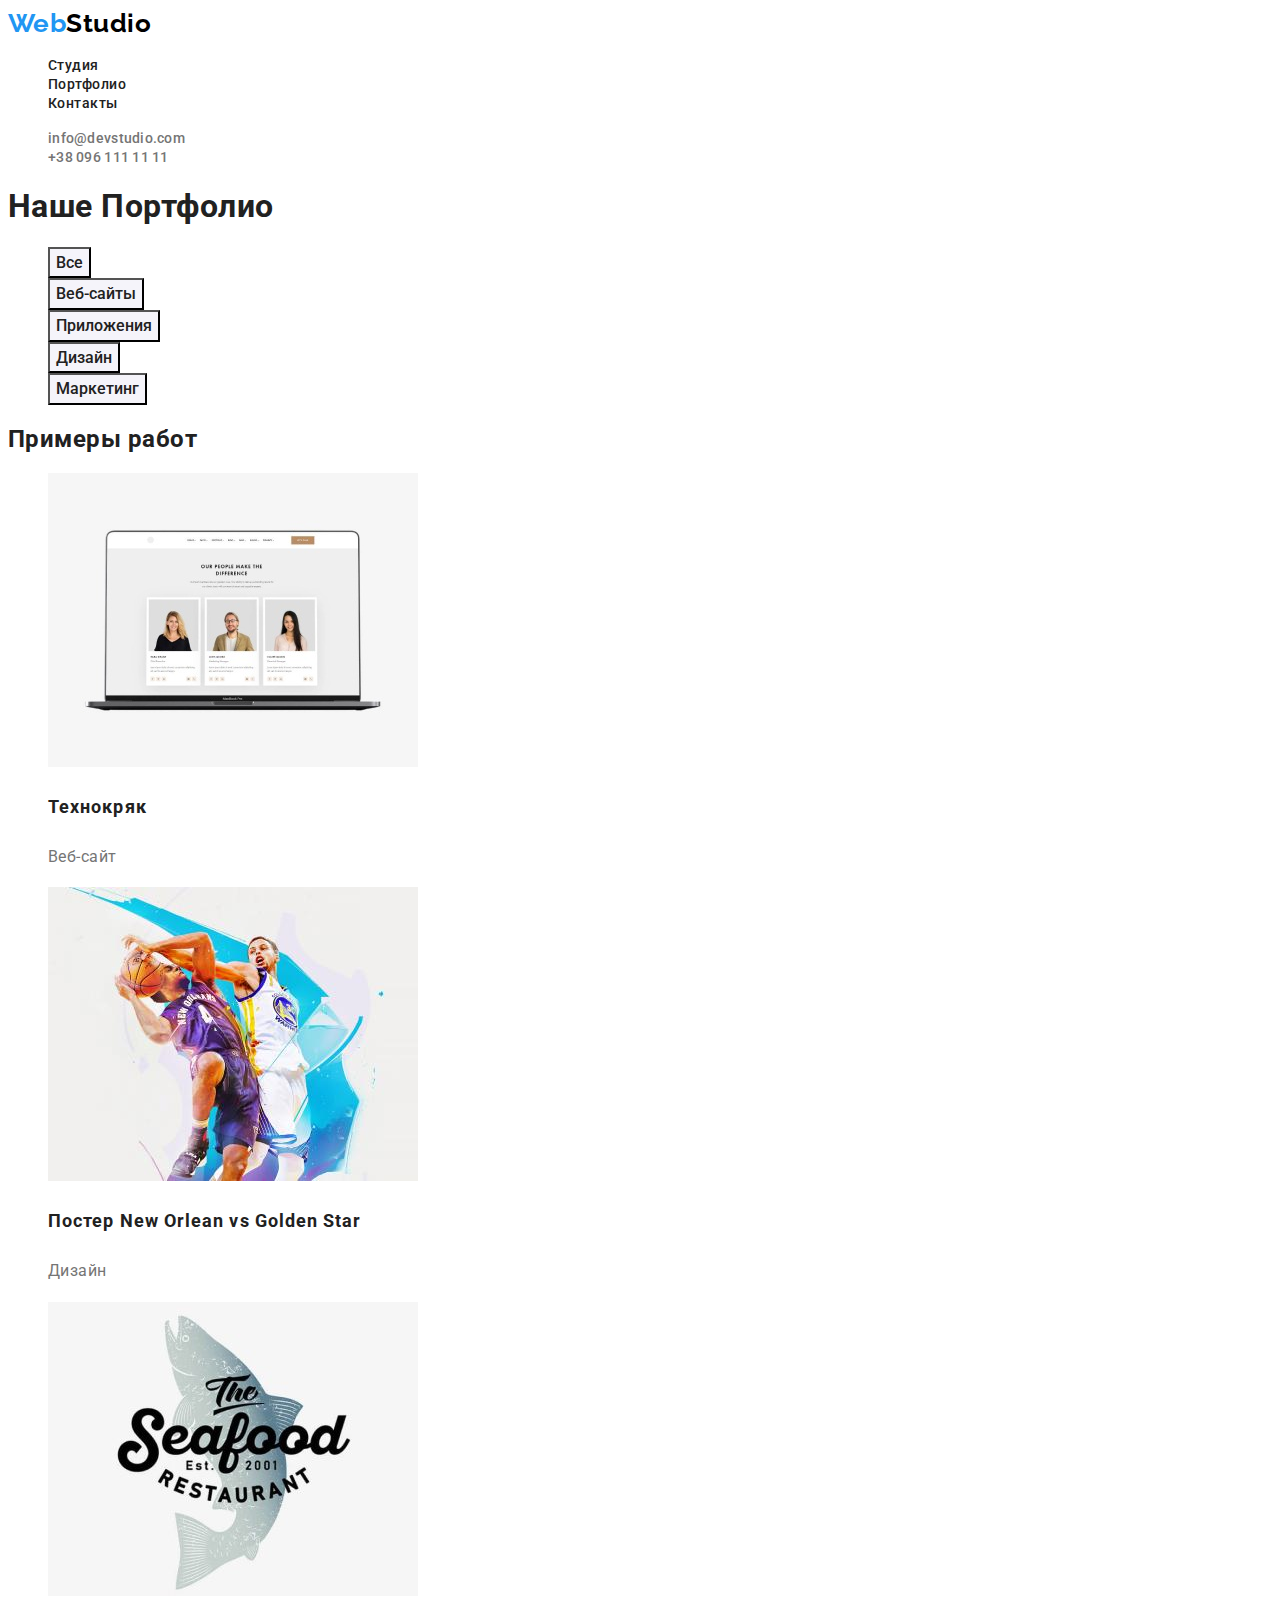
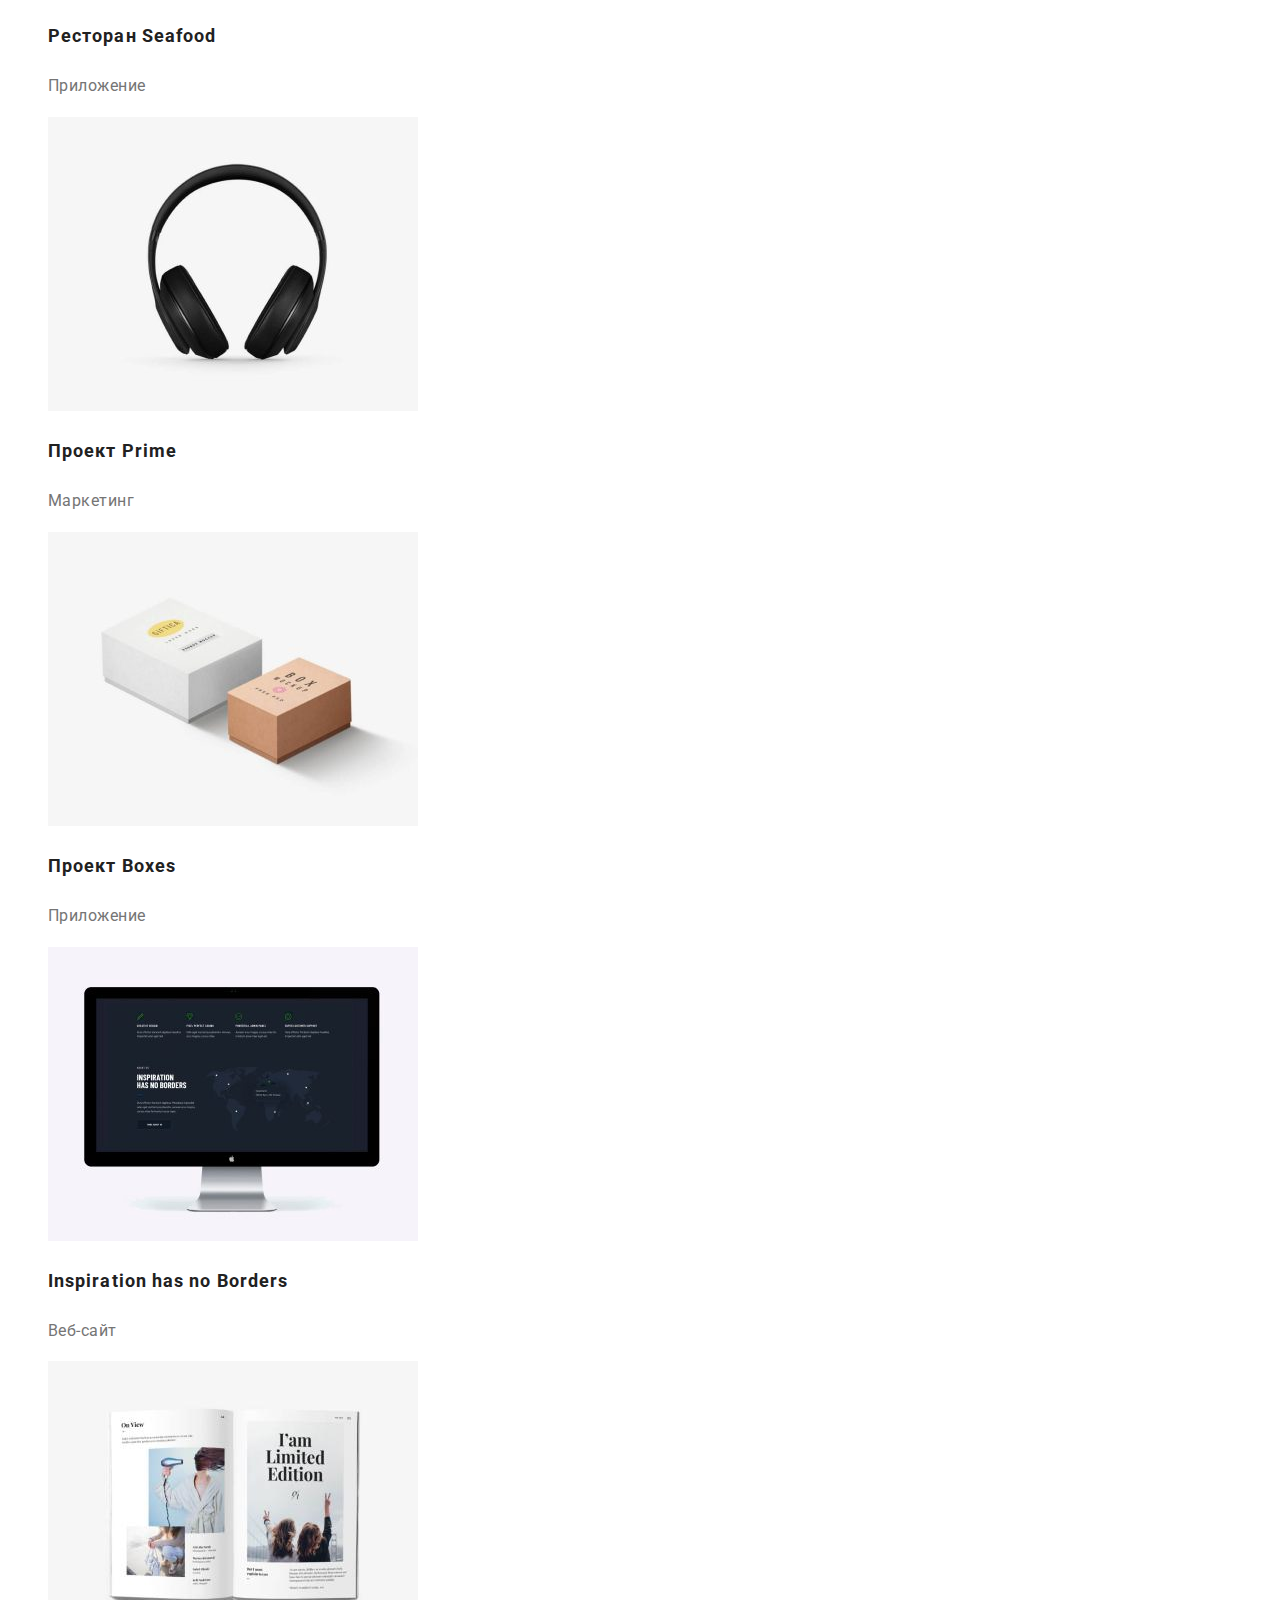
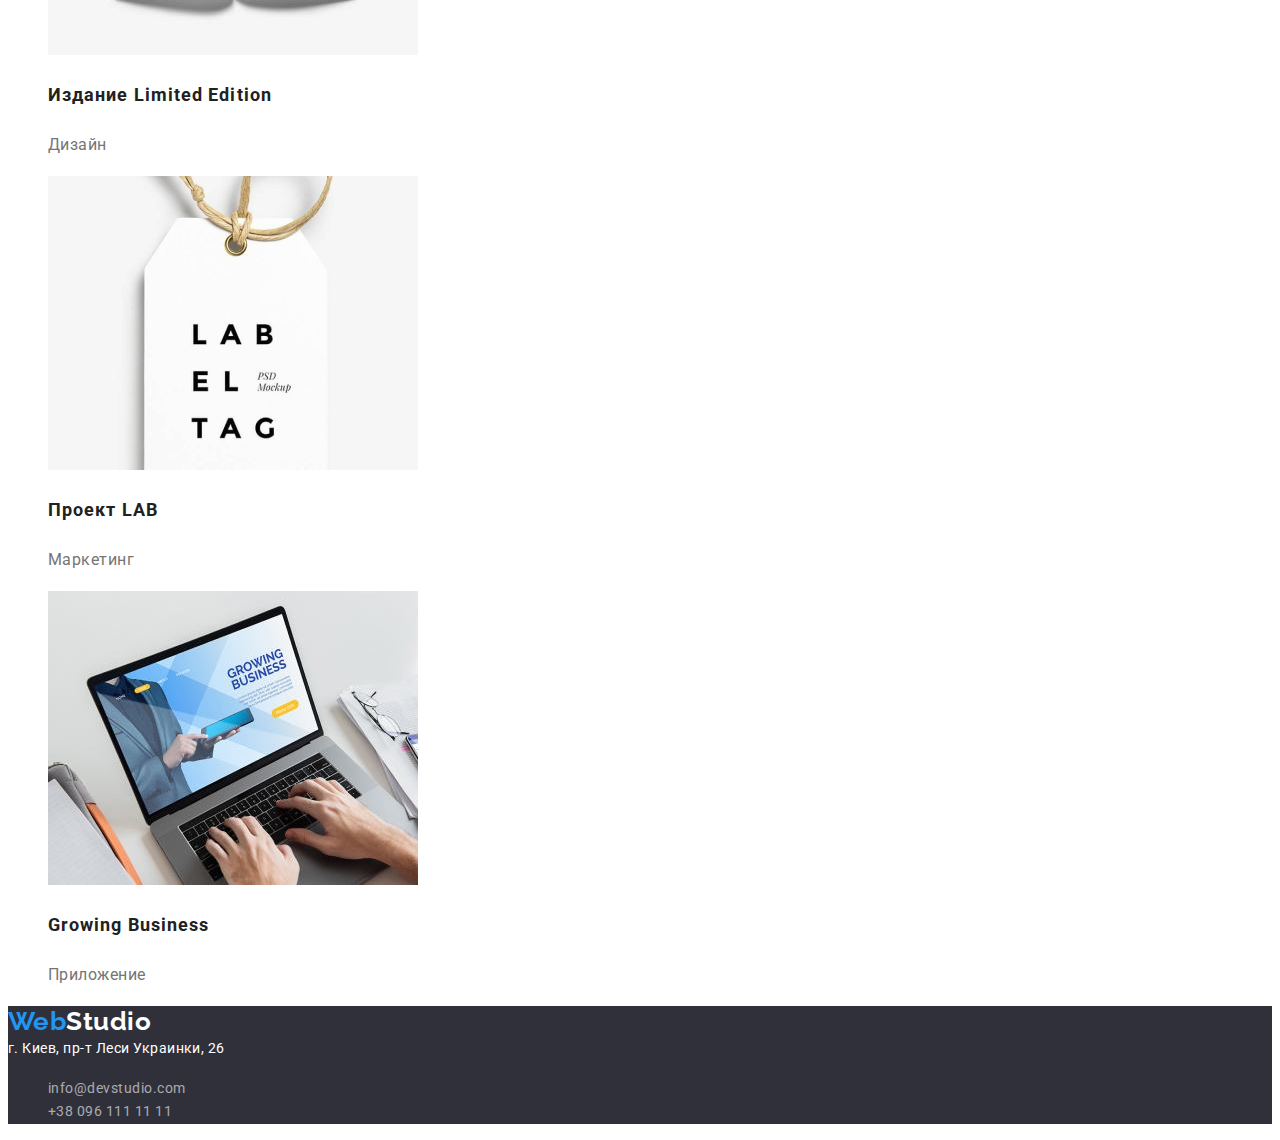
==== portfolio.html @ e08f12d4 "added files" ====
<!DOCTYPE html>
<html lang="ru">
  <head>
    <meta charset="UTF-8" />
    <meta http-equiv="X-UA-Compatible" content="IE=edge" />
    <meta name="viewport" content="width=device-width, initial-scale=1.0" />
    <title>Portfolio</title>
    <link rel="stylesheet" href="./css/webstudio.css" />
    <link rel="preconnect" href="https://fonts.gstatic.com" />
    <link
      href="https://fonts.googleapis.com/css2?family=Raleway:wght@700&family=Roboto:wght@400;500;700;900&display=swap"
      rel="stylesheet"
    />
  </head>
  <body>
    <header class="nav">
      <a href="" class="logo"><span class="accent-logo">Web</span>Studio</a>
      <nav>
        <ul>
          <li><a href="./index.html" class="nav-link">Студия</a></li>
          <li><a href="" class="nav-link">Портфолио</a></li>
          <li><a href="" class="nav-link">Контакты</a></li>
        </ul>
      </nav>
      <ul class="contacts">
        <li><a href="mailto:info@devstudio.com">info@devstudio.com</a></li>
        <li><a href="tel:+380961111111">+38 096 111 11 11</a></li>
      </ul>
    </header>
    <main>
      <section>
        <!--hidden title-->
        <h1>Наше Портфолио</h1>
        <ul class="examples">
          <li><button type="button" class="button">Все</button></li>
          <li>
            <button type="button" class="button">Веб-сайты</button>
          </li>
          <li>
            <button type="button" class="button">Приложения</button>
          </li>
          <li><button type="button" class="button">Дизайн</button></li>
          <li>
            <button type="button" class="button">Маркетинг</button>
          </li>
        </ul>
        <h2>Примеры работ</h2>
        <ul class="portfolio">
          <li>
            <a href="">
              <img
                src="./images/portfolio/img-1.jpg"
                width="370"
                height="294"
                alt="Рабочая страница"
              />
              <h3 class="titles">Технокряк</h3>
              <p class="description">Веб-сайт</p></a
            >
          </li>
          <li>
            <a href="">
              <img
                src="./images/portfolio/img-2.jpg"
                width="370"
                height="294"
                alt="Два баскетбольных игрока"
              />
              <h3 class="titles">Постер New Orlean vs Golden Star</h3>
              <p class="description">Дизайн</p></a
            >
          </li>
          <li>
            <a href="">
              <img
                src="./images/portfolio/img-3.jpg"
                width="370"
                height="294"
                alt="Логотип рыбного ресторана"
              />
              <h3 class="titles">Ресторан Seafood</h3>
              <p class="description">Приложение</p></a
            >
          </li>
          <li>
            <a href="">
              <img
                src="./images/portfolio/img-4.jpg"
                width="370"
                height="294"
                alt="Наушники"
              />
              <h3 class="titles">Проект Prime</h3>
              <p class="description">Маркетинг</p></a
            >
          </li>
          <li>
            <a href="">
              <img
                src="./images/portfolio/img-5.jpg"
                width="370"
                height="294"
                alt="Две коробки"
              />
              <h3 class="titles">Проект Boxes</h3>
              <p class="description">Приложение</p></a
            >
          </li>
          <li>
            <a href="">
              <img
                src="./images/portfolio/img-6.jpg"
                width="370"
                height="294"
                alt="Монитор"
              />
              <h3 class="titles">Inspiration has no Borders</h3>
              <p class="description">Веб-сайт</p></a
            >
          </li>
          <li>
            <a href="">
              <img
                src="./images/portfolio/img-7.jpg"
                width="370"
                height="294"
                alt="Журнал"
              />
              <h3 class="titles">Издание Limited Edition</h3>
              <p class="description">Дизайн</p></a
            >
          </li>
          <li>
            <a href="">
              <img
                src="./images/portfolio/img-8.jpg"
                width="370"
                height="294"
                alt="Этикетка"
              />
              <h3 class="titles">Проект LAB</h3>
              <p class="description">Маркетинг</p></a
            >
          </li>
          <li>
            <a href="">
              <img
                src="./images/portfolio/img-9.jpg"
                width="370"
                height="294"
                alt="Ноутбук"
              />
              <h3 class="titles">Growing Business</h3>
              <p class="description">Приложение</p></a
            >
          </li>
        </ul>
      </section>
    </main>
    <footer class="bottom">
      <a href="" class="logo"><span class="accent-logo">Web</span>Studio</a>
      <address class="address">г. Киев, пр-т Леси Украинки, 26</address>
      <ul class="list">
        <li><a href="mailto:info@devstudio.com">info@devstudio.com</a></li>
        <li><a href="tel:+380961111111">+38 096 111 11 11</a></li>
      </ul>
    </footer>
  </body>
</html>
---- css/webstudio.css ----
:root {
  --main-text-color: #212121;
  --text-color: #757575;
  --accent-color: #2196f3;
  --background-color: #f5f4fa;
  --footer-color: #2f303a;
  --footer-contacts: rgba(255, 255, 255, 0.6);
  --main-title: #ffff;
}
body {
  color: var(--main-text-color);
  font-family: Roboto, sans-serif;
  letter-spacing: 0.03em;
}
ul {
  list-style: none;
}
a {
  text-decoration: none;
}
.logo {
  font-family: Raleway, sans-serif;
  color: black;
  font-weight: 700;
  font-size: 26px;
  line-height: 1.19;
}
.accent-logo {
  color: var(--accent-color);
}

.nav-link {
  color: inherit;
  font-weight: 500;
  font-size: 14px;
  line-height: 1.14;
}
.nav-link:hover,
.nav-link:focus {
  color: var(--accent-color);
}
.contacts a {
  color: var(--text-color);
  font-weight: 500;
  font-size: 14px;
  line-height: 1.14;
  letter-spacing: 0.02em;
}
.contacts a:hover,
.contacts a:focus {
  color: var(--accent-color);
}
.hero {
  background-color: var(--footer-color);
}
.hero-title {
  color: var(--main-title);
  font-weight: 900;
  font-size: 44px;
  line-height: 1.36;
  text-align: center;
  letter-spacing: 0.06em;
  text-transform: uppercase;
}
.hero-button {
  font-family: inherit;
  color: var(--main-title);
  background-color: var(--accent-color);
  cursor: pointer;

  font-weight: 700;
  font-size: 16px;
  line-height: 1.87;
  letter-spacing: 0.06em;
}
.list-title {
  font-weight: 700;
  font-size: 14px;
  line-height: 1.14;
  text-transform: uppercase;
}
.list-text {
  color: var(--text-color);
  font-size: 14px;
  line-height: 1.71;
}
.subtitle {
  font-size: 36px;
  line-height: 1.16;
  text-align: center;
}
.team {
  background-color: var(--background-color);
}
.name {
  font-weight: 500;
  font-size: 16px;
  line-height: 1.18;
}

.profession {
  color: var(--text-color);
  font-size: 14px;
  line-height: 1.71;
}
.bottom {
  background-color: var(--footer-color);
}
.bottom .logo {
  color: var(--main-title);
  font-family: Raleway, sans-serif;
  font-weight: 700;
  font-size: 26px;
  line-height: 1.19;
}

.address {
  color: var(--main-title);
  font-size: 14px;
  font-style: normal;
  line-height: 1.7;
}
.list a {
  color: var(--footer-contacts);
  font-size: 14px;
  line-height: 1.71;
}

/* PORTFOLIO */
.examples .button {
  font-family: inherit;
  font-weight: 500;
  font-size: 16px;
  line-height: 1.6;
  color: var(--main-text-color);
  background-color: var(--background-color);
}
.button.primary {
}
.button:hover {
  background-color: var(--accent-color);
  color: #ffff;
  cursor: pointer;
}
.portfolio a {
  color: var(--main-text-color);
}
.titles {
  font-size: 18px;
  line-height: 2;
  letter-spacing: 0.06em;
}
.description {
  color: var(--text-color);
  font-size: 16px;
  line-height: 1.8;
}
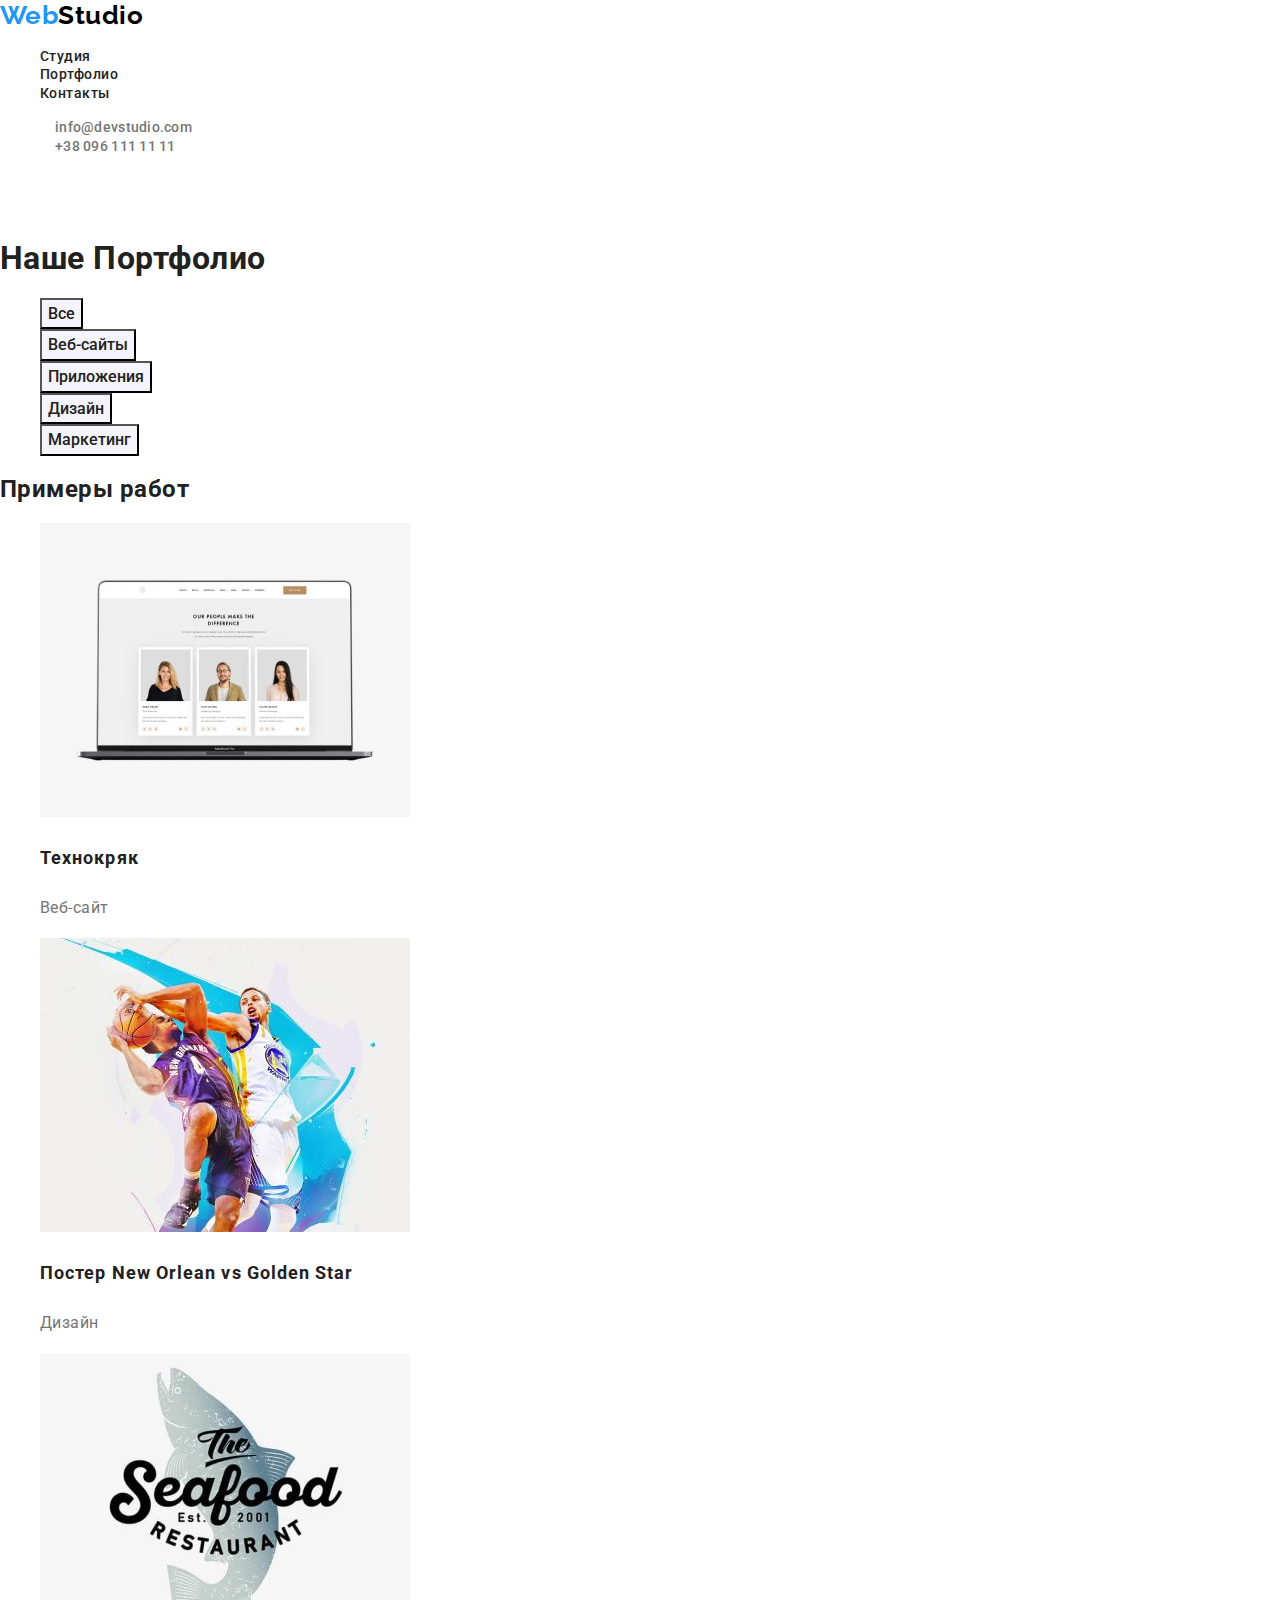
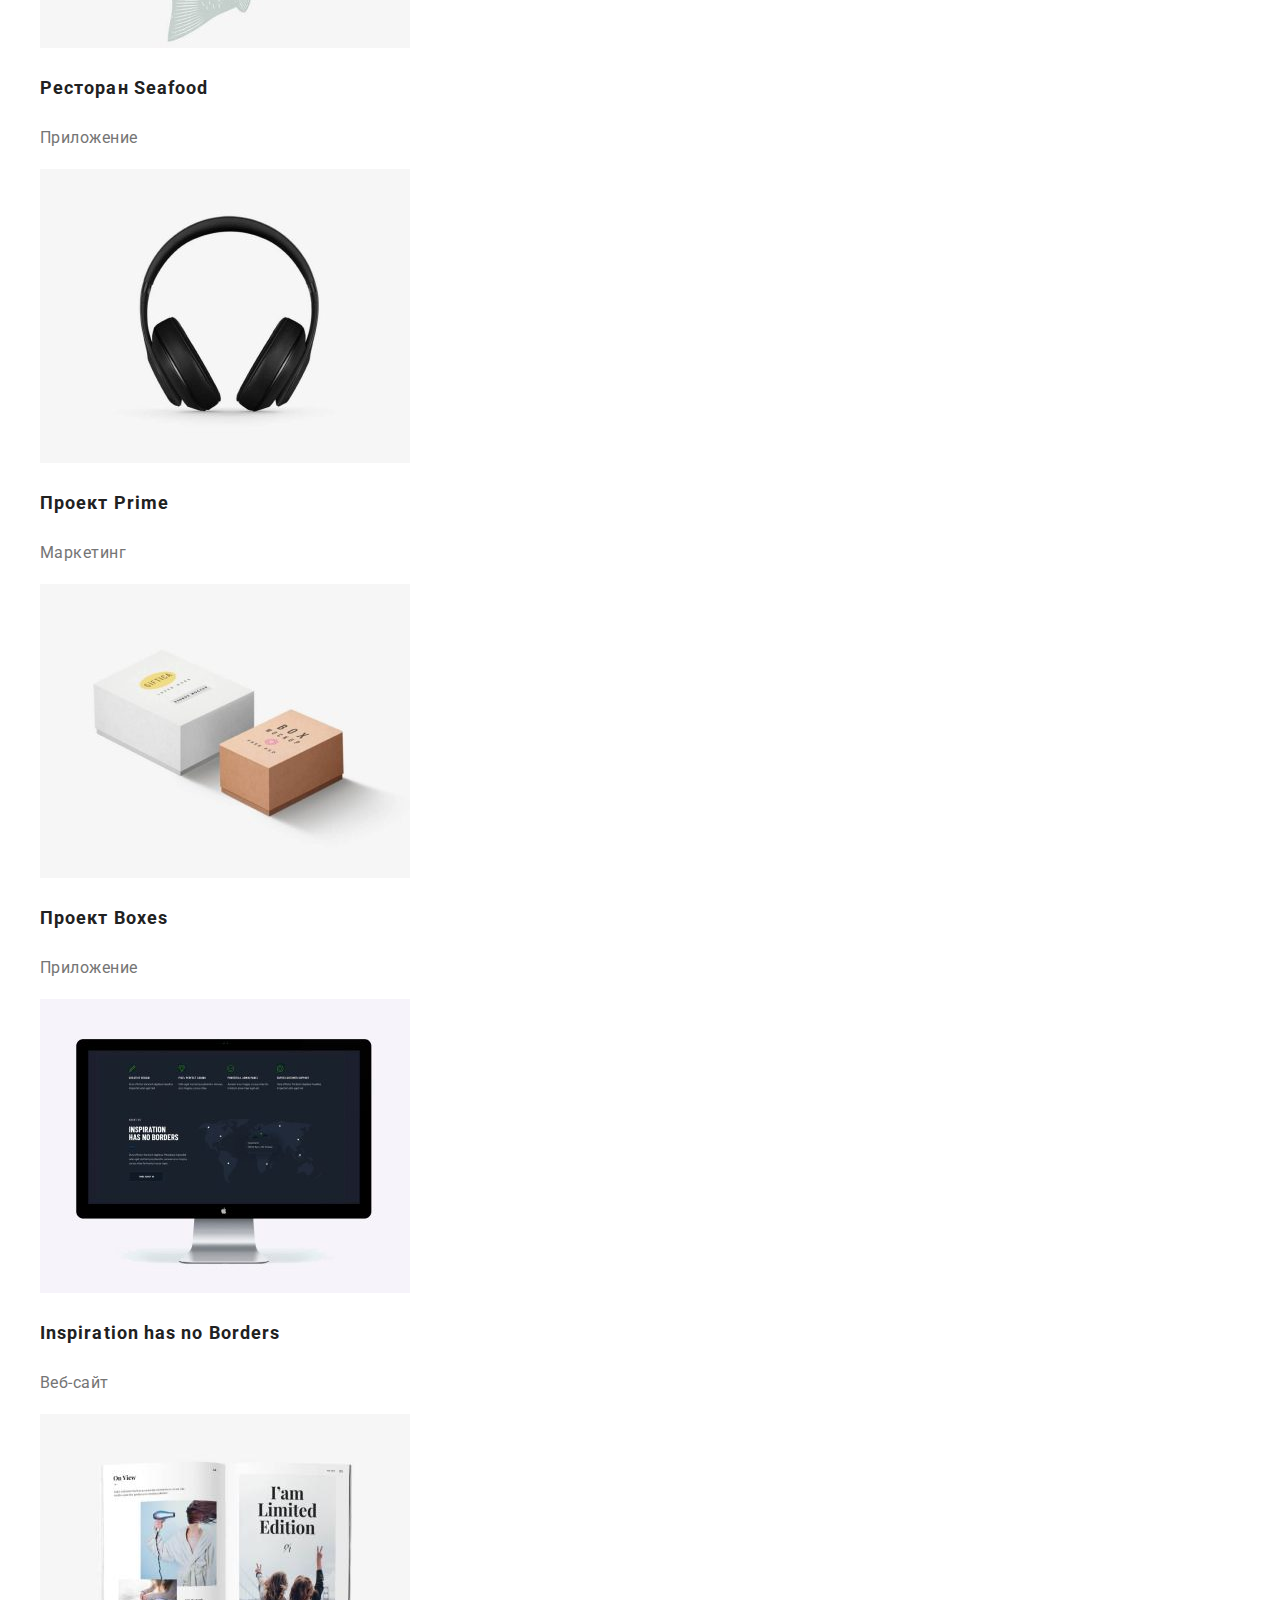
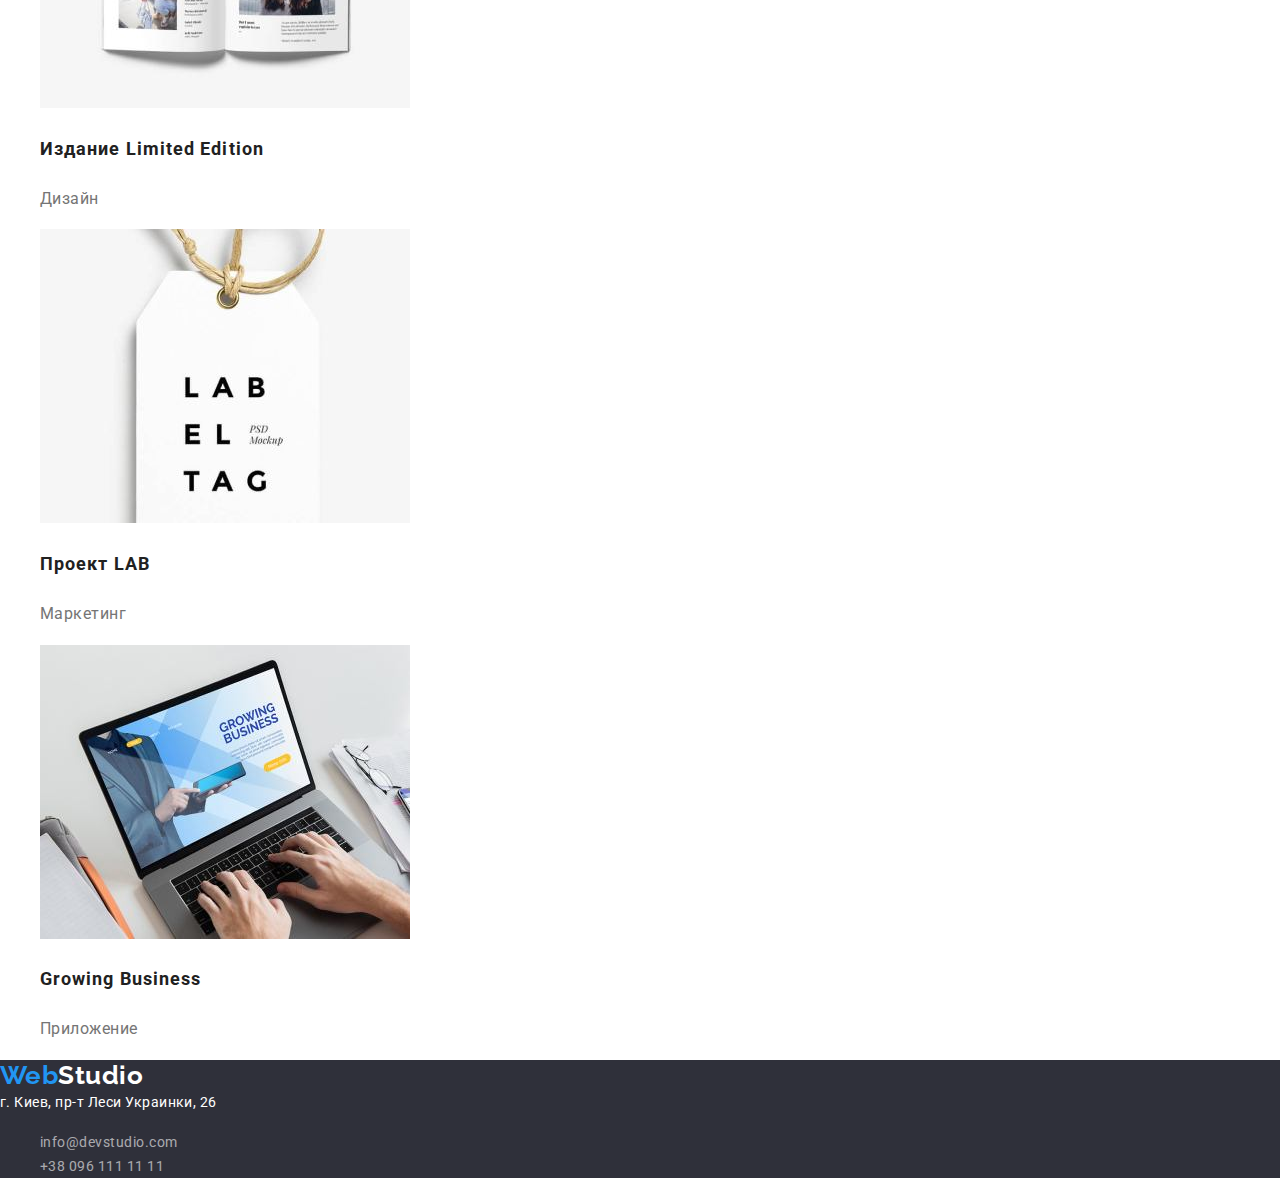
==== commit 1ff282ef: "added margins and paddings" ====
--- a/portfolio.html
+++ b/portfolio.html
@@ -5,12 +5,14 @@
     <meta http-equiv="X-UA-Compatible" content="IE=edge" />
     <meta name="viewport" content="width=device-width, initial-scale=1.0" />
     <title>Portfolio</title>
-    <link rel="stylesheet" href="./css/webstudio.css" />
+
     <link rel="preconnect" href="https://fonts.gstatic.com" />
     <link
       href="https://fonts.googleapis.com/css2?family=Raleway:wght@700&family=Roboto:wght@400;500;700;900&display=swap"
       rel="stylesheet"
     />
+    <link rel="stylesheet" href="https://cdnjs.cloudflare.com/ajax/libs/modern-normalize/1.0.0/modern-normalize.min.css">
+  <link rel="stylesheet" href="./css/webstudio.css" />
   </head>
   <body>
     <header class="nav">
@@ -160,7 +162,7 @@
     <footer class="bottom">
       <a href="" class="logo"><span class="accent-logo">Web</span>Studio</a>
       <address class="address">г. Киев, пр-т Леси Украинки, 26</address>
-      <ul class="list">
+      <ul class="list-footer">
         <li><a href="mailto:info@devstudio.com">info@devstudio.com</a></li>
         <li><a href="tel:+380961111111">+38 096 111 11 11</a></li>
       </ul>
--- a/css/webstudio.css
+++ b/css/webstudio.css
@@ -1,3 +1,11 @@
+html {
+  box-sizing: border-box;
+}
+*,
+*::before,
+*::after {
+  box-sizing: inherit;
+}
 :root {
   --main-text-color: #212121;
   --text-color: #757575;
@@ -8,6 +16,7 @@
   --main-title: #ffff;
 }
 body {
+  margin: 0;
   color: var(--main-text-color);
   font-family: Roboto, sans-serif;
   letter-spacing: 0.03em;
@@ -18,6 +27,14 @@
 a {
   text-decoration: none;
 }
+.container {
+  margin-left: auto;
+  margin-right: auto;
+  outline: 2px solid tomato;
+  width: 1200px;
+  padding-left: 15px;
+  padding-right: 15px;
+}
 .logo {
   font-family: Raleway, sans-serif;
   color: black;
@@ -39,12 +56,24 @@
 .nav-link:focus {
   color: var(--accent-color);
 }
+.contacts {
+  padding: 0px;
+  margin: 0px auto;
+
+  height: 100px;
+  width: 1200px;
+  padding-left: 15px;
+  padding-right: 15px;
+}
 .contacts a {
   color: var(--text-color);
   font-weight: 500;
   font-size: 14px;
   line-height: 1.14;
   letter-spacing: 0.02em;
+}
+.contacts-link {
+  display: inline-block;
 }
 .contacts a:hover,
 .contacts a:focus {
@@ -52,17 +81,27 @@
 }
 .hero {
   background-color: var(--footer-color);
+  text-align: center;
 }
 .hero-title {
+  margin-top: 0px;
+  margin-left: auto;
+  margin-right: auto;
+  margin-bottom: 30px;
+  width: 696px;
   color: var(--main-title);
   font-weight: 900;
   font-size: 44px;
   line-height: 1.36;
-  text-align: center;
   letter-spacing: 0.06em;
   text-transform: uppercase;
 }
 .hero-button {
+  display: inline-block;
+  margin-bottom: 200px;
+  padding: 10px 32px;
+  border-radius: 4px;
+  border: 1px transparent;
   font-family: inherit;
   color: var(--main-title);
   background-color: var(--accent-color);
@@ -73,7 +112,17 @@
   line-height: 1.87;
   letter-spacing: 0.06em;
 }
+.section-text {
+  padding-top: 94px;
+  padding-bottom: 94px;
+}
+.list {
+  margin: 0px;
+  padding: 0px;
+}
 .list-title {
+  margin-top: 0px;
+  margin-bottom: 10px;
   font-weight: 700;
   font-size: 14px;
   line-height: 1.14;
@@ -85,6 +134,7 @@
   line-height: 1.71;
 }
 .subtitle {
+  margin-top: 0px;
   font-size: 36px;
   line-height: 1.16;
   text-align: center;
@@ -120,7 +170,7 @@
   font-style: normal;
   line-height: 1.7;
 }
-.list a {
+.list-footer a {
   color: var(--footer-contacts);
   font-size: 14px;
   line-height: 1.71;
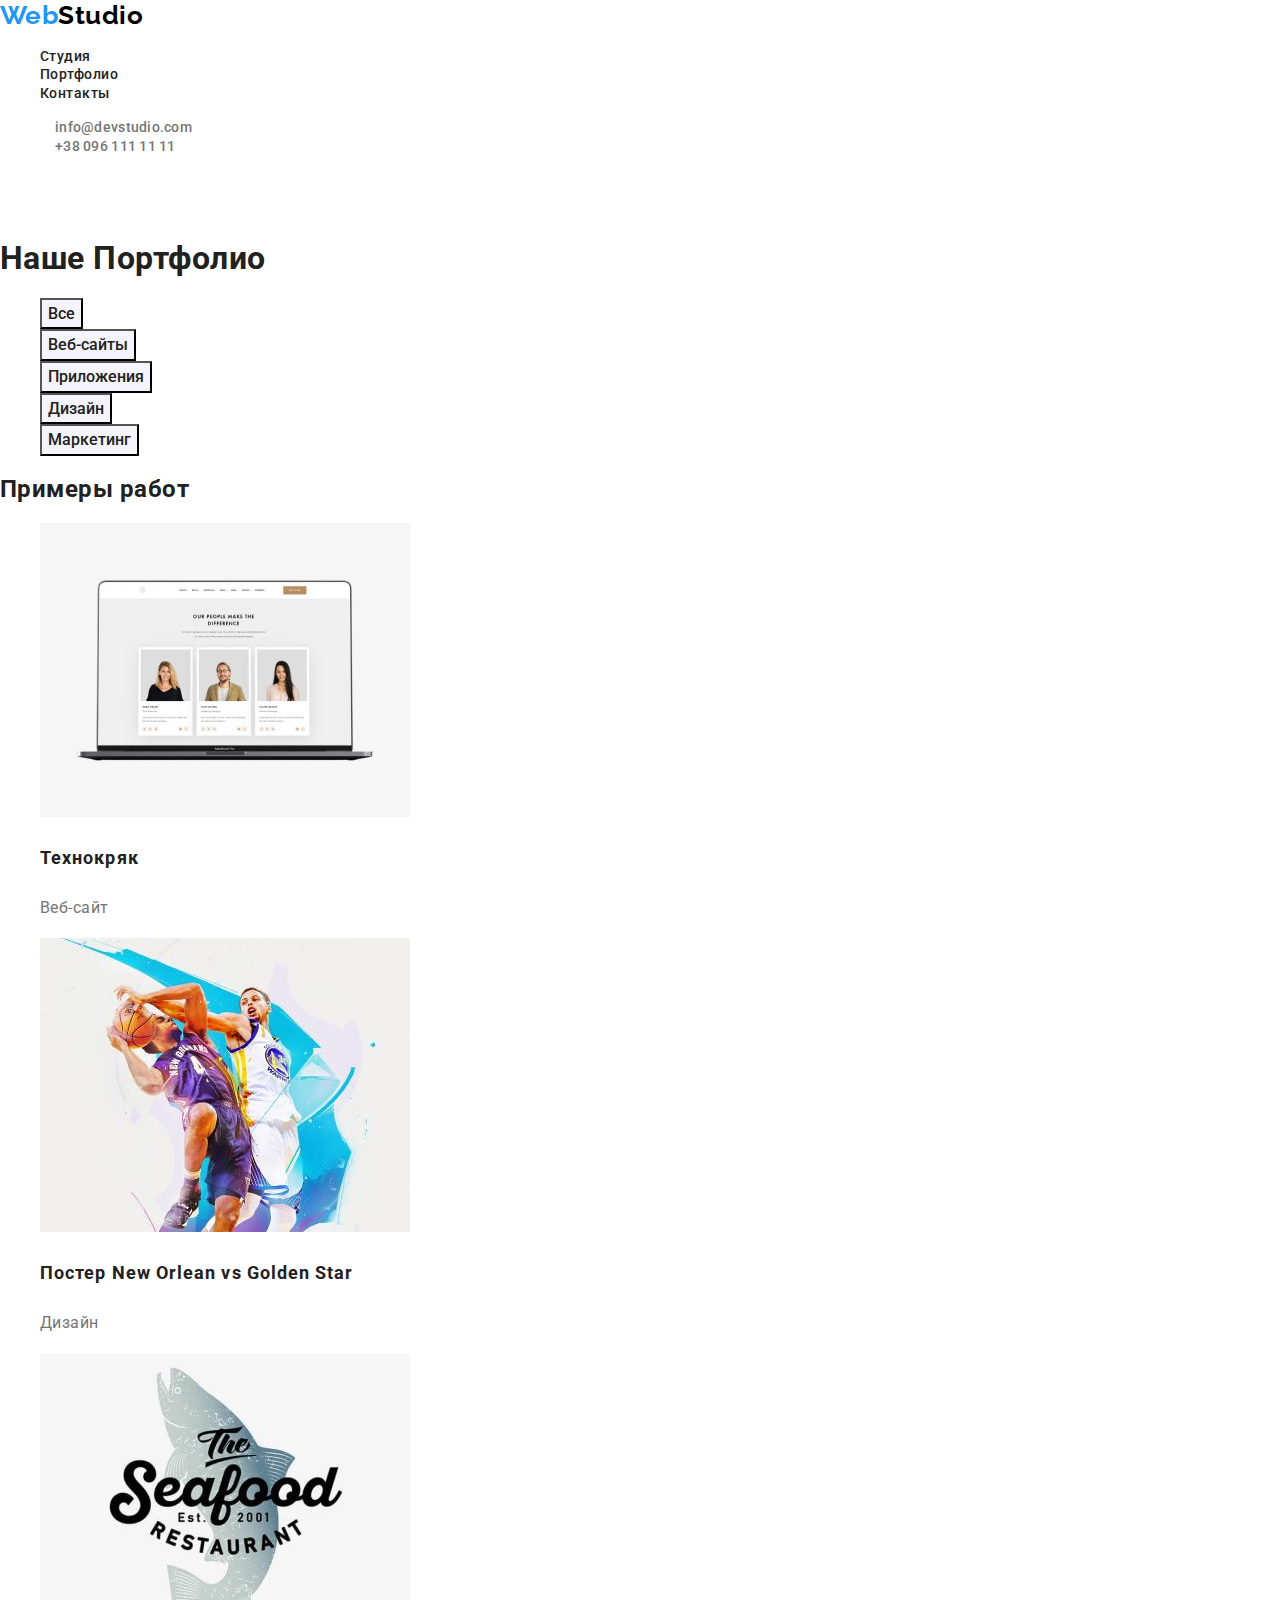
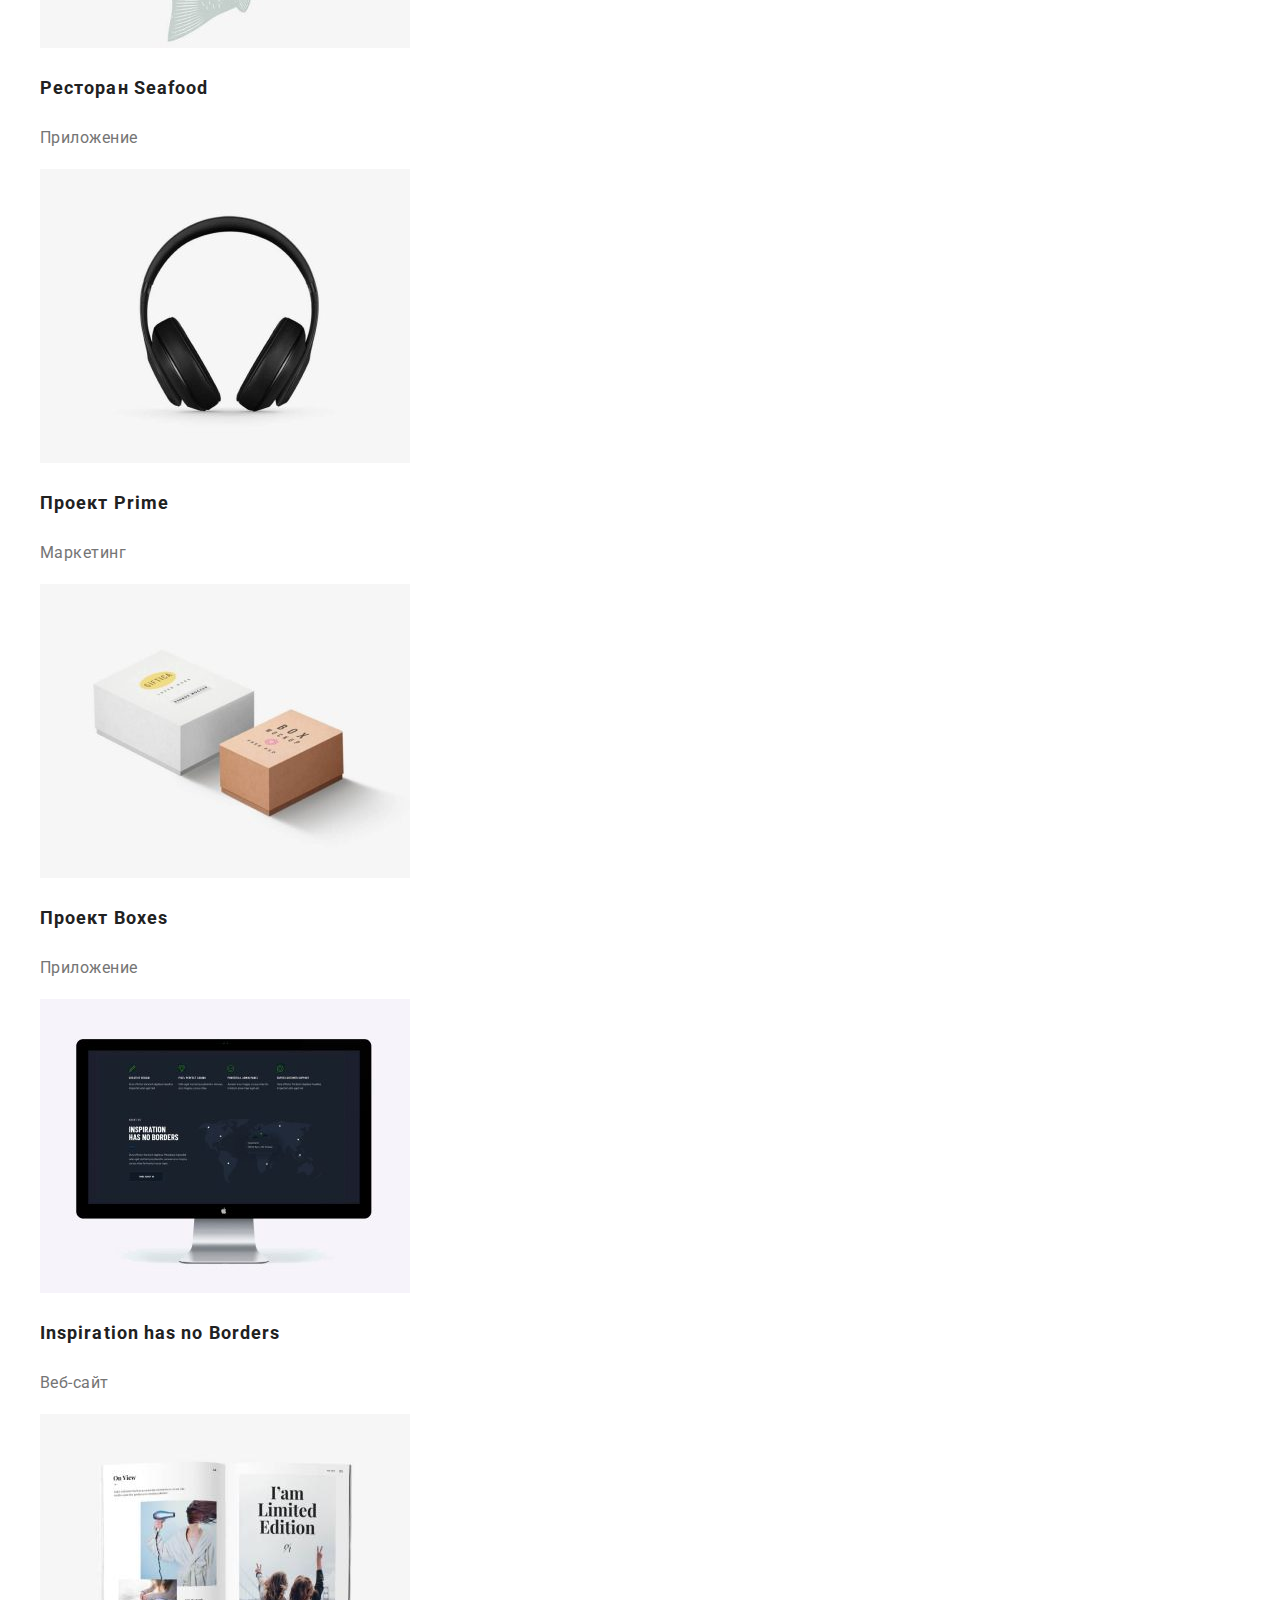
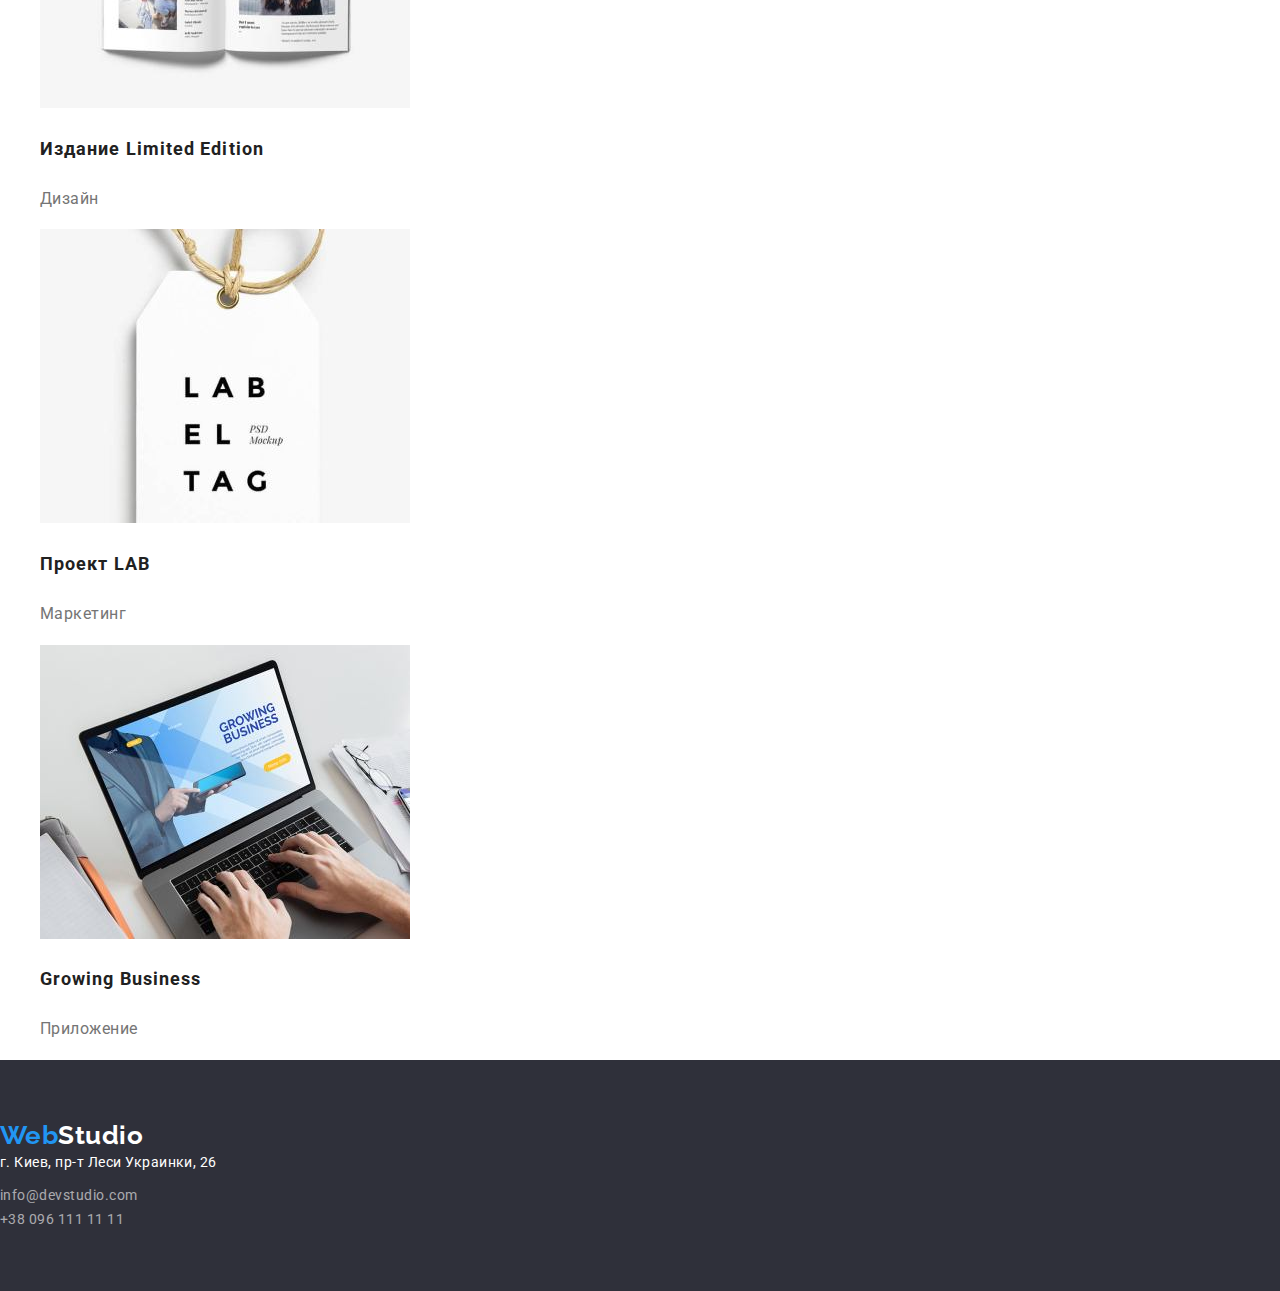
==== commit 340dbce4: "footer" ====
--- a/portfolio.html
+++ b/portfolio.html
@@ -163,8 +163,8 @@
       <a href="" class="logo"><span class="accent-logo">Web</span>Studio</a>
       <address class="address">г. Киев, пр-т Леси Украинки, 26</address>
       <ul class="list-footer">
-        <li><a href="mailto:info@devstudio.com">info@devstudio.com</a></li>
-        <li><a href="tel:+380961111111">+38 096 111 11 11</a></li>
+        <li ><a href="mailto:info@devstudio.com">info@devstudio.com</a></li>
+        <li ><a href="tel:+380961111111">+38 096 111 11 11</a></li>
       </ul>
     </footer>
   </body>
--- a/css/webstudio.css
+++ b/css/webstudio.css
@@ -133,8 +133,12 @@
   font-size: 14px;
   line-height: 1.71;
 }
+.no-padding {
+  padding-top: 0px;
+}
 .subtitle {
   margin-top: 0px;
+  margin-bottom: 50px;
   font-size: 36px;
   line-height: 1.16;
   text-align: center;
@@ -155,7 +159,14 @@
 }
 .bottom {
   background-color: var(--footer-color);
-}
+  padding-top: 60px;
+  padding-bottom: 60px;
+}
+.secondary {
+  display: inline-block;
+  margin-bottom: 20px;
+}
+
 .bottom .logo {
   color: var(--main-title);
   font-family: Raleway, sans-serif;
@@ -166,14 +177,24 @@
 
 .address {
   color: var(--main-title);
+  margin-bottom: 9px;
   font-size: 14px;
   font-style: normal;
   line-height: 1.7;
 }
+.list-footer {
+  margin: 0px;
+
+  padding-left: 0px;
+}
 .list-footer a {
   color: var(--footer-contacts);
   font-size: 14px;
   line-height: 1.71;
+}
+.list-item:first-child {
+  display: inline-block;
+  margin-bottom: 9px;
 }
 
 /* PORTFOLIO */
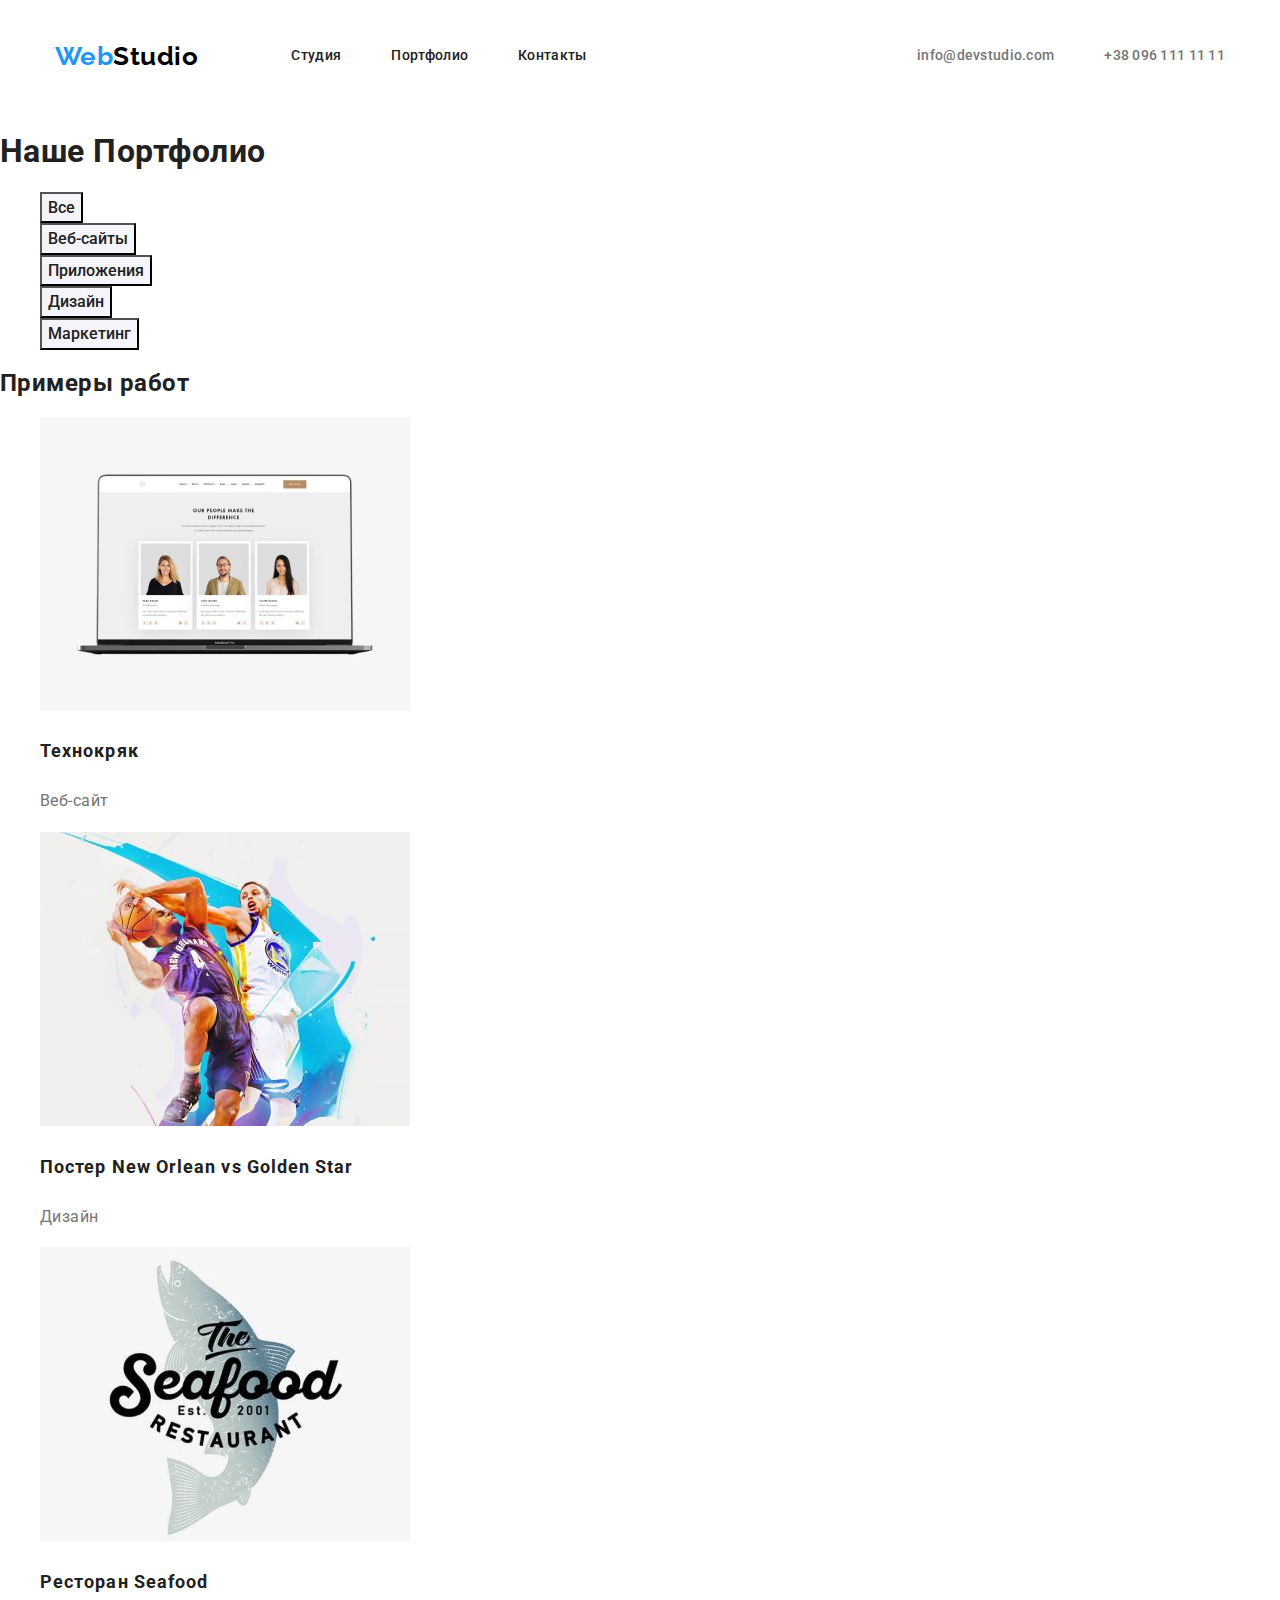
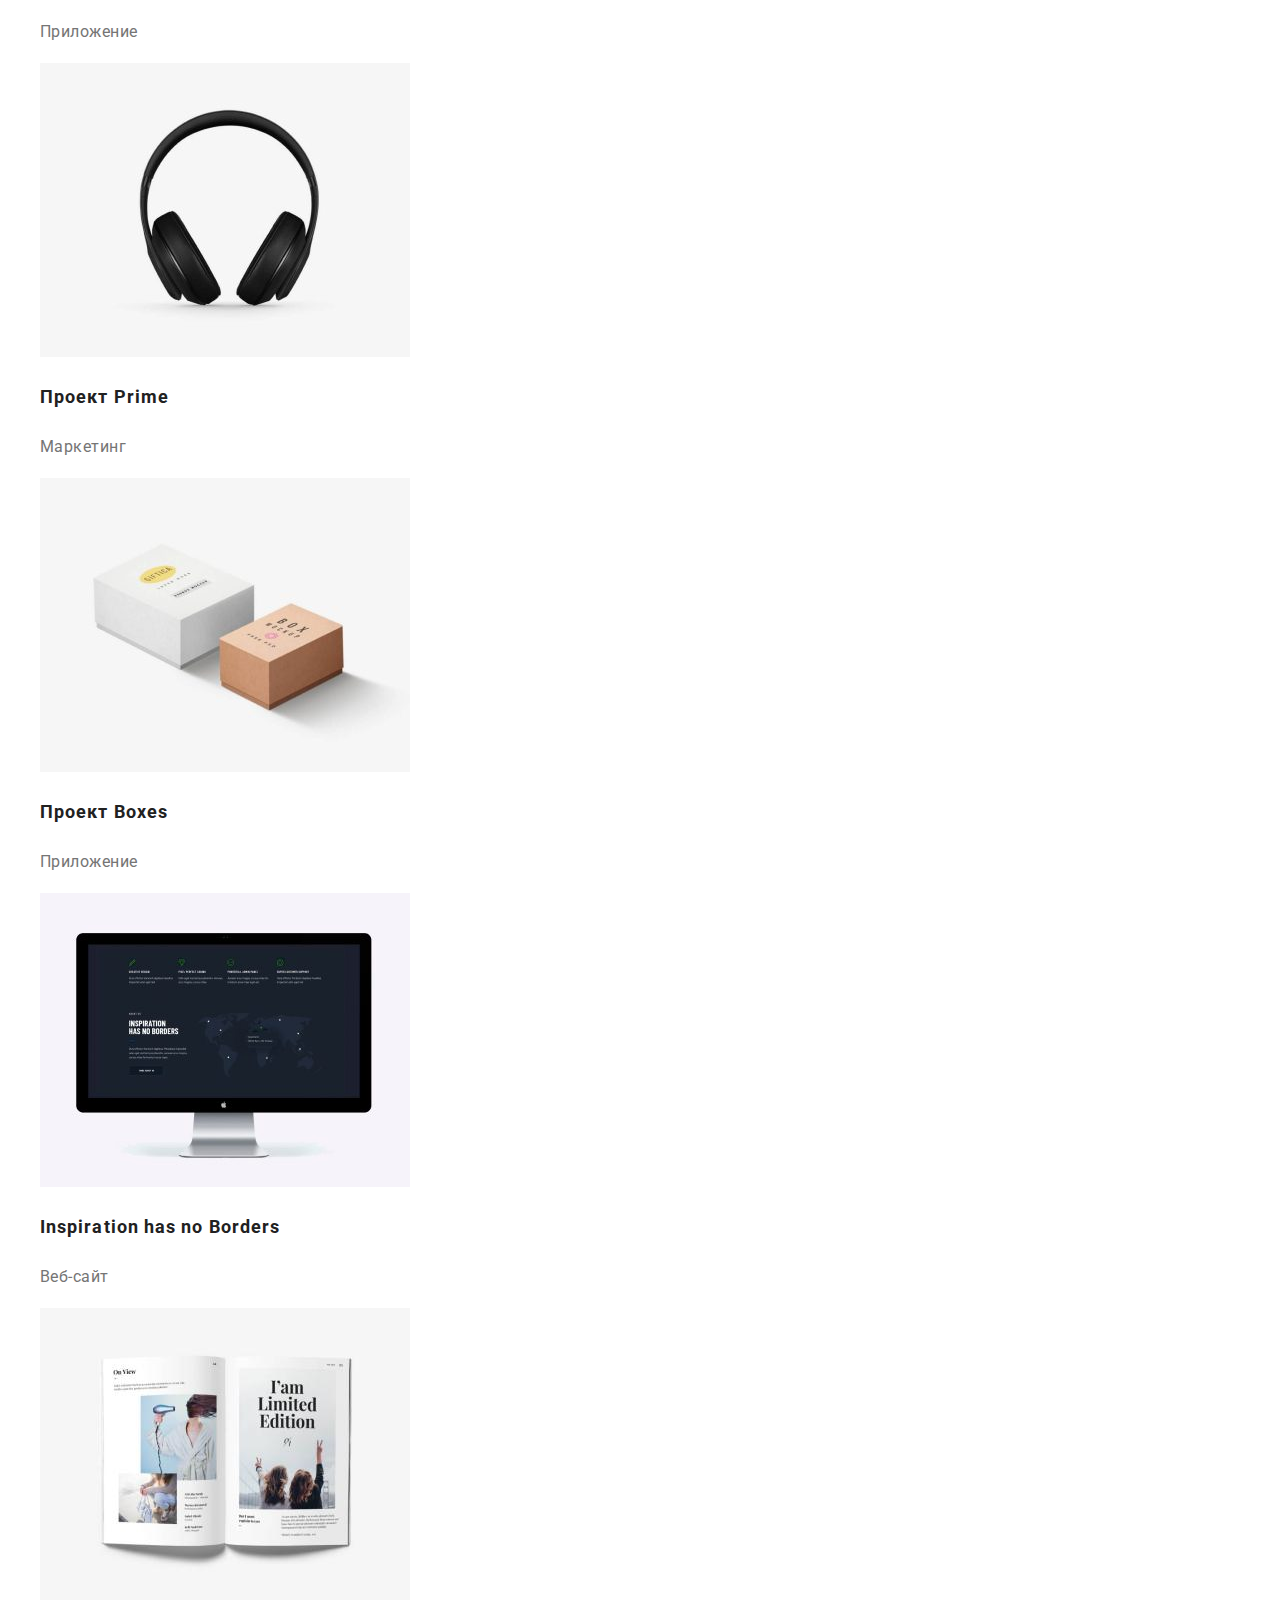
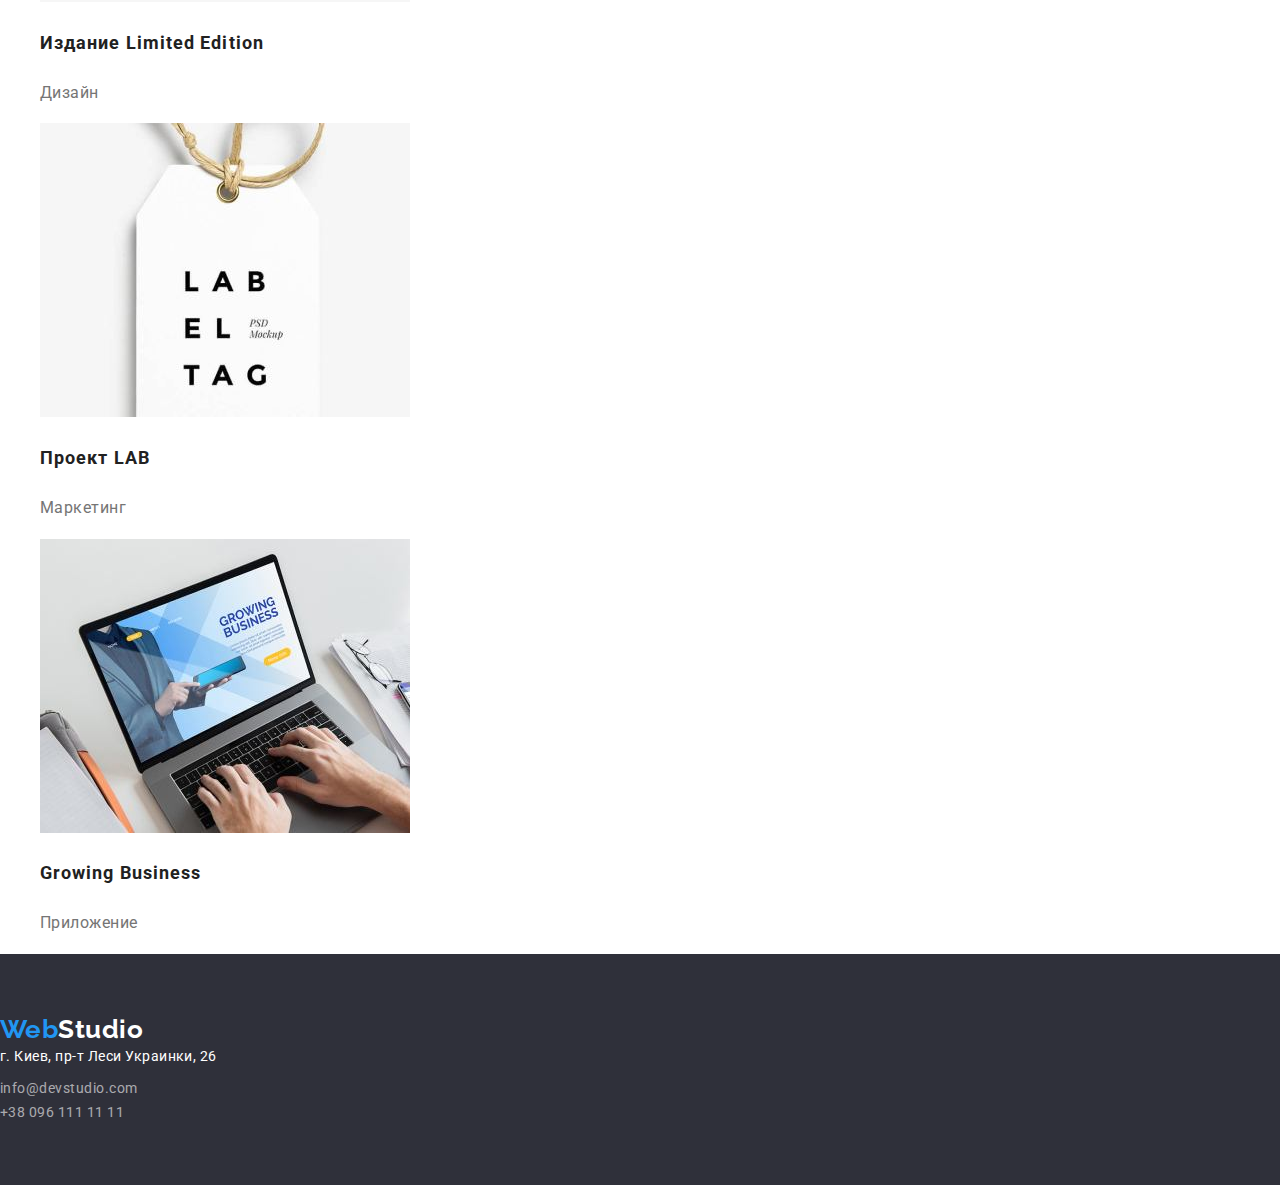
==== commit 65b3ffb6: "ready first page" ====
--- a/portfolio.html
+++ b/portfolio.html
@@ -15,19 +15,21 @@
   <link rel="stylesheet" href="./css/webstudio.css" />
   </head>
   <body>
-    <header class="nav">
+    <header>
+      <div class="container main-nav">
       <a href="" class="logo"><span class="accent-logo">Web</span>Studio</a>
-      <nav>
-        <ul>
-          <li><a href="./index.html" class="nav-link">Студия</a></li>
-          <li><a href="" class="nav-link">Портфолио</a></li>
-          <li><a href="" class="nav-link">Контакты</a></li>
+      <nav class="first-nav">
+        <ul class="list nav">
+          <li class="item"><a href="./index.html" class="nav-link">Студия</a></li>
+          <li class="item"><a href="" class="nav-link">Портфолио</a></li>
+          <li class="item"><a href="" class="nav-link">Контакты</a></li>
         </ul>
       </nav>
       <ul class="contacts">
-        <li><a href="mailto:info@devstudio.com">info@devstudio.com</a></li>
-        <li><a href="tel:+380961111111">+38 096 111 11 11</a></li>
+        <li class="item"><a href="mailto:info@devstudio.com" class="contacts-link">info@devstudio.com</a></li>
+        <li class="item"><a href="tel:+380961111111" class="contacts-link">+38 096 111 11 11</a></li>
       </ul>
+      </div>
     </header>
     <main>
       <section>
--- a/css/webstudio.css
+++ b/css/webstudio.css
@@ -30,12 +30,39 @@
 .container {
   margin-left: auto;
   margin-right: auto;
-  outline: 2px solid tomato;
+
   width: 1200px;
   padding-left: 15px;
   padding-right: 15px;
 }
+.list {
+  margin: 0px;
+  padding: 0px;
+}
+/* HEADER */
+.top {
+  border: 1px solid #ececec;
+}
+
+.main-nav {
+  display: flex;
+  align-items: center;
+}
+.first-nav .nav {
+}
+.nav {
+  display: flex;
+  letter-spacing: 0.02em;
+}
+
+.nav .nav-link {
+}
+.item + .item {
+  margin-left: 50px;
+}
+
 .logo {
+  margin-right: 93px;
   font-family: Raleway, sans-serif;
   color: black;
   font-weight: 700;
@@ -47,6 +74,9 @@
 }
 
 .nav-link {
+  display: block;
+  padding-top: 32px;
+  padding-bottom: 32px;
   color: inherit;
   font-weight: 500;
   font-size: 14px;
@@ -57,31 +87,31 @@
   color: var(--accent-color);
 }
 .contacts {
-  padding: 0px;
-  margin: 0px auto;
-
-  height: 100px;
-  width: 1200px;
-  padding-left: 15px;
-  padding-right: 15px;
-}
-.contacts a {
+  display: flex;
+  margin-left: auto;
+}
+
+.contacts-link {
+  display: block;
+  padding-top: 32px;
+  padding-bottom: 32px;
   color: var(--text-color);
   font-weight: 500;
   font-size: 14px;
   line-height: 1.14;
   letter-spacing: 0.02em;
 }
-.contacts-link {
-  display: inline-block;
-}
-.contacts a:hover,
-.contacts a:focus {
+
+.contacts-link:hover,
+.contacts-link:focus {
   color: var(--accent-color);
 }
+/* HERO SECTION */
 .hero {
+  padding-top: 200px;
+  padding-bottom: 200px;
+  text-align: center;
   background-color: var(--footer-color);
-  text-align: center;
 }
 .hero-title {
   margin-top: 0px;
@@ -98,7 +128,6 @@
 }
 .hero-button {
   display: inline-block;
-  margin-bottom: 200px;
   padding: 10px 32px;
   border-radius: 4px;
   border: 1px transparent;
@@ -112,13 +141,17 @@
   line-height: 1.87;
   letter-spacing: 0.06em;
 }
+/* DESCRIPTION SECTION */
 .section-text {
   padding-top: 94px;
   padding-bottom: 94px;
 }
-.list {
-  margin: 0px;
-  padding: 0px;
+.describe {
+  display: flex;
+}
+
+.describe-item + .describe-item {
+  margin-left: 30px;
 }
 .list-title {
   margin-top: 0px;
@@ -129,10 +162,13 @@
   text-transform: uppercase;
 }
 .list-text {
+  margin-top: 0px;
+  margin-bottom: 0px;
   color: var(--text-color);
   font-size: 14px;
   line-height: 1.71;
 }
+/* ABOUT ME SECTION */
 .no-padding {
   padding-top: 0px;
 }
@@ -143,16 +179,41 @@
   line-height: 1.16;
   text-align: center;
 }
+.about {
+  display: flex;
+}
+.about-item + .about-item {
+  margin-left: 30px;
+}
+/* OUR TEAM SECTION */
 .team {
   background-color: var(--background-color);
 }
+.card {
+  display: flex;
+}
+.card-item {
+  text-align: center;
+  box-shadow: 0px 1px 3px rgba(0, 0, 0, 0.12), 0px 1px 1px rgba(0, 0, 0, 0.14),
+    0px 2px 1px rgba(0, 0, 0, 0.2);
+  border-radius: 0px 0px 4px 4px;
+  background-color: var(--main-title);
+}
+.card-item + .card-item {
+  margin-left: 30px;
+}
 .name {
+  margin-top: 30px;
+  margin-bottom: 10px;
   font-weight: 500;
   font-size: 16px;
   line-height: 1.18;
+  text-transform: none;
 }
 
 .profession {
+  margin-top: 0px;
+  margin-bottom: 30px;
   color: var(--text-color);
   font-size: 14px;
   line-height: 1.71;
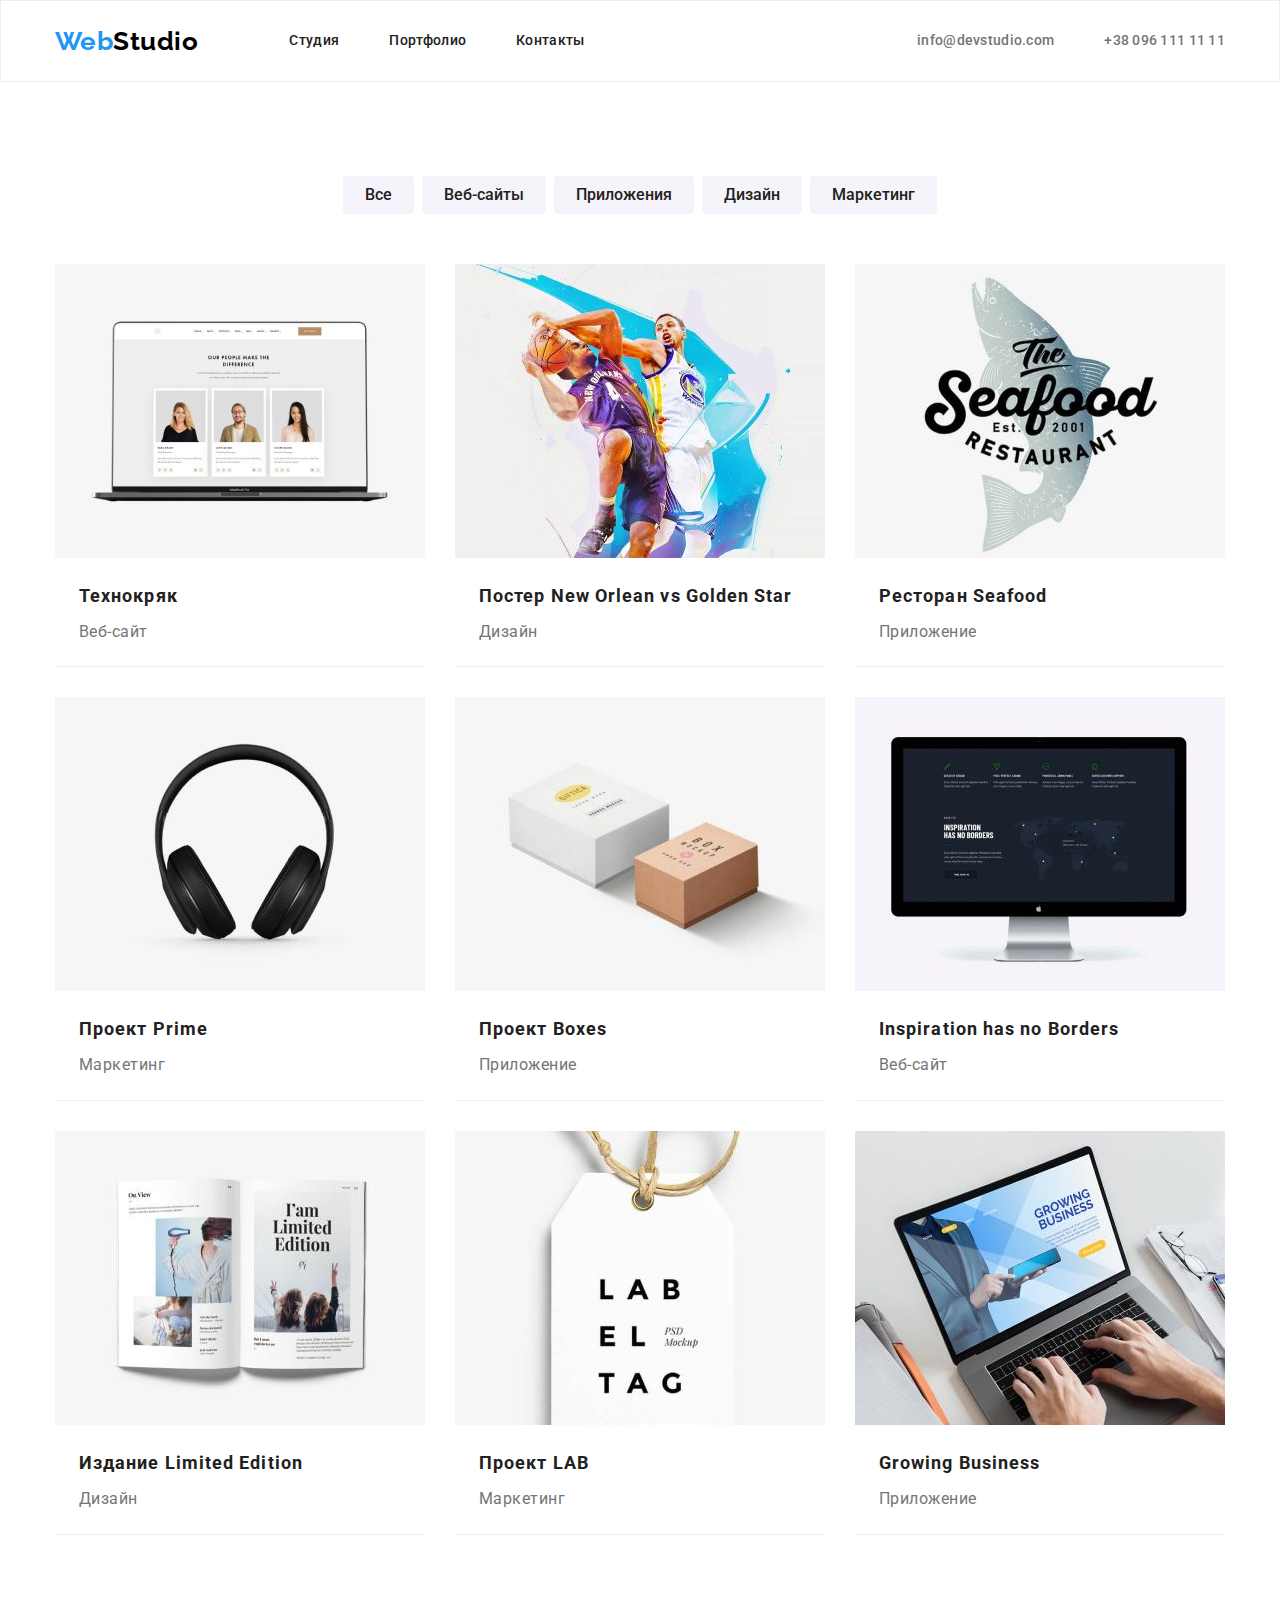
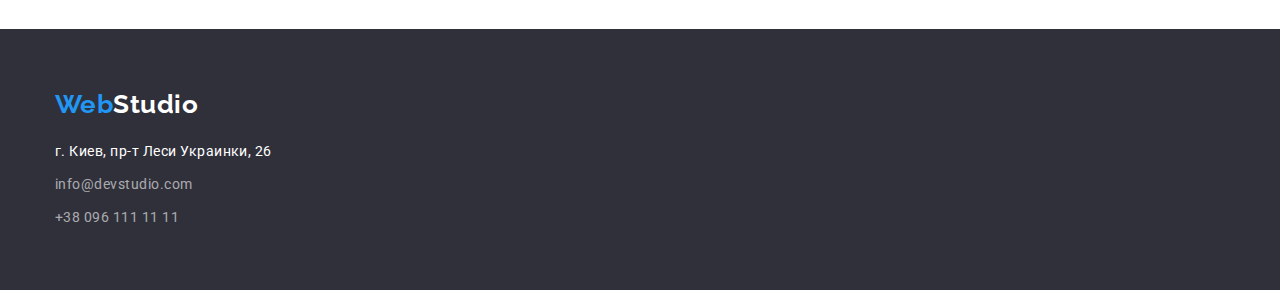
==== commit 0f3bcb5b: "ready hw" ====
--- a/portfolio.html
+++ b/portfolio.html
@@ -11,163 +11,199 @@
       href="https://fonts.googleapis.com/css2?family=Raleway:wght@700&family=Roboto:wght@400;500;700;900&display=swap"
       rel="stylesheet"
     />
-    <link rel="stylesheet" href="https://cdnjs.cloudflare.com/ajax/libs/modern-normalize/1.0.0/modern-normalize.min.css">
-  <link rel="stylesheet" href="./css/webstudio.css" />
+    <link
+      rel="stylesheet"
+      href="https://cdnjs.cloudflare.com/ajax/libs/modern-normalize/1.0.0/modern-normalize.min.css"
+    />
+    <link rel="stylesheet" href="./css/webstudio.css" />
   </head>
   <body>
-    <header>
+    <header class="top">
       <div class="container main-nav">
-      <a href="" class="logo"><span class="accent-logo">Web</span>Studio</a>
-      <nav class="first-nav">
-        <ul class="list nav">
-          <li class="item"><a href="./index.html" class="nav-link">Студия</a></li>
-          <li class="item"><a href="" class="nav-link">Портфолио</a></li>
-          <li class="item"><a href="" class="nav-link">Контакты</a></li>
+        <a href="" class="logo"><span class="accent-logo">Web</span>Studio</a>
+        <nav class="first-nav">
+          <ul class="list nav">
+            <li class="item">
+              <a href="./index.html" class="nav-link">Студия</a>
+            </li>
+            <li class="item"><a href="" class="nav-link">Портфолио</a></li>
+            <li class="item"><a href="" class="nav-link">Контакты</a></li>
+          </ul>
+        </nav>
+        <ul class="list contacts">
+          <li class="item">
+            <a href="mailto:info@devstudio.com" class="contacts-link"
+              >info@devstudio.com</a
+            >
+          </li>
+          <li class="item">
+            <a href="tel:+380961111111" class="contacts-link"
+              >+38 096 111 11 11</a
+            >
+          </li>
         </ul>
-      </nav>
-      <ul class="contacts">
-        <li class="item"><a href="mailto:info@devstudio.com" class="contacts-link">info@devstudio.com</a></li>
-        <li class="item"><a href="tel:+380961111111" class="contacts-link">+38 096 111 11 11</a></li>
-      </ul>
       </div>
     </header>
     <main>
-      <section>
-        <!--hidden title-->
-        <h1>Наше Портфолио</h1>
-        <ul class="examples">
-          <li><button type="button" class="button">Все</button></li>
-          <li>
-            <button type="button" class="button">Веб-сайты</button>
-          </li>
-          <li>
-            <button type="button" class="button">Приложения</button>
-          </li>
-          <li><button type="button" class="button">Дизайн</button></li>
-          <li>
-            <button type="button" class="button">Маркетинг</button>
-          </li>
-        </ul>
-        <h2>Примеры работ</h2>
-        <ul class="portfolio">
-          <li>
-            <a href="">
-              <img
-                src="./images/portfolio/img-1.jpg"
-                width="370"
-                height="294"
-                alt="Рабочая страница"
-              />
-              <h3 class="titles">Технокряк</h3>
-              <p class="description">Веб-сайт</p></a
-            >
-          </li>
-          <li>
-            <a href="">
-              <img
-                src="./images/portfolio/img-2.jpg"
-                width="370"
-                height="294"
-                alt="Два баскетбольных игрока"
-              />
-              <h3 class="titles">Постер New Orlean vs Golden Star</h3>
-              <p class="description">Дизайн</p></a
-            >
-          </li>
-          <li>
-            <a href="">
-              <img
-                src="./images/portfolio/img-3.jpg"
-                width="370"
-                height="294"
-                alt="Логотип рыбного ресторана"
-              />
-              <h3 class="titles">Ресторан Seafood</h3>
-              <p class="description">Приложение</p></a
-            >
-          </li>
-          <li>
-            <a href="">
-              <img
-                src="./images/portfolio/img-4.jpg"
-                width="370"
-                height="294"
-                alt="Наушники"
-              />
-              <h3 class="titles">Проект Prime</h3>
-              <p class="description">Маркетинг</p></a
-            >
-          </li>
-          <li>
-            <a href="">
-              <img
-                src="./images/portfolio/img-5.jpg"
-                width="370"
-                height="294"
-                alt="Две коробки"
-              />
-              <h3 class="titles">Проект Boxes</h3>
-              <p class="description">Приложение</p></a
-            >
-          </li>
-          <li>
-            <a href="">
-              <img
-                src="./images/portfolio/img-6.jpg"
-                width="370"
-                height="294"
-                alt="Монитор"
-              />
-              <h3 class="titles">Inspiration has no Borders</h3>
-              <p class="description">Веб-сайт</p></a
-            >
-          </li>
-          <li>
-            <a href="">
-              <img
-                src="./images/portfolio/img-7.jpg"
-                width="370"
-                height="294"
-                alt="Журнал"
-              />
-              <h3 class="titles">Издание Limited Edition</h3>
-              <p class="description">Дизайн</p></a
-            >
-          </li>
-          <li>
-            <a href="">
-              <img
-                src="./images/portfolio/img-8.jpg"
-                width="370"
-                height="294"
-                alt="Этикетка"
-              />
-              <h3 class="titles">Проект LAB</h3>
-              <p class="description">Маркетинг</p></a
-            >
-          </li>
-          <li>
-            <a href="">
-              <img
-                src="./images/portfolio/img-9.jpg"
-                width="370"
-                height="294"
-                alt="Ноутбук"
-              />
-              <h3 class="titles">Growing Business</h3>
-              <p class="description">Приложение</p></a
-            >
-          </li>
-        </ul>
+      <section class="prime-section">
+        <div class="container">
+          <!--hidden title-->
+          <!-- <h1>Наше Портфолио</h1> -->
+          <ul class="list examples">
+            <li class="button-item">
+              <button type="button" class="button">Все</button>
+            </li>
+            <li class="button-item">
+              <button type="button" class="button">Веб-сайты</button>
+            </li>
+            <li class="button-item">
+              <button type="button" class="button">Приложения</button>
+            </li>
+            <li class="button-item">
+              <button type="button" class="button">Дизайн</button>
+            </li>
+            <li class="button-item">
+              <button type="button" class="button">Маркетинг</button>
+            </li>
+          </ul>
+          <!-- <h2>Примеры работ</h2> -->
+          <ul class="list portfolio">
+            <li class="portfolio-item">
+              <a href="">
+                <img
+                  class="portfolio-image"
+                  src="./images/portfolio/img-1.jpg"
+                  width="370"
+                  height="294"
+                  alt="Рабочая страница"
+                />
+                <h3 class="titles">Технокряк</h3>
+                <p class="description">Веб-сайт</p></a
+              >
+            </li>
+            <li class="portfolio-item">
+              <a href="">
+                <img
+                  class="portfolio-image"
+                  src="./images/portfolio/img-2.jpg"
+                  width="370"
+                  height="294"
+                  alt="Два баскетбольных игрока"
+                />
+                <h3 class="titles">Постер New Orlean vs Golden Star</h3>
+                <p class="description">Дизайн</p></a
+              >
+            </li>
+            <li class="portfolio-item">
+              <a href="">
+                <img
+                  class="portfolio-image"
+                  src="./images/portfolio/img-3.jpg"
+                  width="370"
+                  height="294"
+                  alt="Логотип рыбного ресторана"
+                />
+                <h3 class="titles">Ресторан Seafood</h3>
+                <p class="description">Приложение</p></a
+              >
+            </li>
+            <li class="portfolio-item">
+              <a href="">
+                <img
+                  class="portfolio-image"
+                  src="./images/portfolio/img-4.jpg"
+                  width="370"
+                  height="294"
+                  alt="Наушники"
+                />
+                <h3 class="titles">Проект Prime</h3>
+                <p class="description">Маркетинг</p></a
+              >
+            </li>
+            <li class="portfolio-item">
+              <a href="">
+                <img
+                  class="portfolio-image"
+                  src="./images/portfolio/img-5.jpg"
+                  width="370"
+                  height="294"
+                  alt="Две коробки"
+                />
+                <h3 class="titles">Проект Boxes</h3>
+                <p class="description">Приложение</p></a
+              >
+            </li>
+            <li class="portfolio-item">
+              <a href="">
+                <img
+                  class="portfolio-image"
+                  src="./images/portfolio/img-6.jpg"
+                  width="370"
+                  height="294"
+                  alt="Монитор"
+                />
+                <h3 class="titles">Inspiration has no Borders</h3>
+                <p class="description">Веб-сайт</p></a
+              >
+            </li>
+            <li class="portfolio-item">
+              <a href="">
+                <img
+                  class="portfolio-image"
+                  src="./images/portfolio/img-7.jpg"
+                  width="370"
+                  height="294"
+                  alt="Журнал"
+                />
+                <h3 class="titles">Издание Limited Edition</h3>
+                <p class="description">Дизайн</p></a
+              >
+            </li>
+            <li class="portfolio-item">
+              <a href="">
+                <img
+                  class="portfolio-image"
+                  src="./images/portfolio/img-8.jpg"
+                  width="370"
+                  height="294"
+                  alt="Этикетка"
+                />
+                <h3 class="titles">Проект LAB</h3>
+                <p class="description">Маркетинг</p></a
+              >
+            </li>
+            <li class="portfolio-item">
+              <a href="">
+                <img
+                  class="portfolio-image"
+                  src="./images/portfolio/img-9.jpg"
+                  width="370"
+                  height="294"
+                  alt="Ноутбук"
+                />
+                <h3 class="titles">Growing Business</h3>
+                <p class="description">Приложение</p></a
+              >
+            </li>
+          </ul>
+        </div>
       </section>
     </main>
     <footer class="bottom">
-      <a href="" class="logo"><span class="accent-logo">Web</span>Studio</a>
-      <address class="address">г. Киев, пр-т Леси Украинки, 26</address>
-      <ul class="list-footer">
-        <li ><a href="mailto:info@devstudio.com">info@devstudio.com</a></li>
-        <li ><a href="tel:+380961111111">+38 096 111 11 11</a></li>
-      </ul>
+      <div class="container">
+        <a href="" class="logo second"
+          ><span class="accent-logo">Web</span>Studio</a
+        >
+        <address class="address">г. Киев, пр-т Леси Украинки, 26</address>
+        <ul class="list-footer">
+          <li class="list-item">
+            <a href="mailto:info@devstudio.com">info@devstudio.com</a>
+          </li>
+          <li class="list-item">
+            <a href="tel:+380961111111">+38 096 111 11 11</a>
+          </li>
+        </ul>
+      </div>
     </footer>
   </body>
 </html>
--- a/css/webstudio.css
+++ b/css/webstudio.css
@@ -30,7 +30,6 @@
 .container {
   margin-left: auto;
   margin-right: auto;
-
   width: 1200px;
   padding-left: 15px;
   padding-right: 15px;
@@ -55,14 +54,12 @@
   letter-spacing: 0.02em;
 }
 
-.nav .nav-link {
-}
 .item + .item {
   margin-left: 50px;
 }
 
 .logo {
-  margin-right: 93px;
+  margin-right: 91px;
   font-family: Raleway, sans-serif;
   color: black;
   font-weight: 700;
@@ -185,6 +182,9 @@
 .about-item + .about-item {
   margin-left: 30px;
 }
+.about-image {
+  display: block;
+}
 /* OUR TEAM SECTION */
 .team {
   background-color: var(--background-color);
@@ -259,6 +259,15 @@
 }
 
 /* PORTFOLIO */
+.prime-section {
+  padding-top: 94px;
+  padding-bottom: 94px;
+}
+.examples {
+  display: flex;
+  justify-content: center;
+  margin-bottom: 50px;
+}
 .examples .button {
   font-family: inherit;
   font-weight: 500;
@@ -267,23 +276,62 @@
   color: var(--main-text-color);
   background-color: var(--background-color);
 }
-.button.primary {
-}
+.button {
+  padding: 6px 22px;
+  border: 1px transparent;
+  border-radius: 4px;
+}
+.button-item + .button-item {
+  margin-left: 8px;
+}
+
 .button:hover {
   background-color: var(--accent-color);
   color: #ffff;
   cursor: pointer;
 }
+.portfolio {
+  display: flex;
+  flex-wrap: wrap;
+}
 .portfolio a {
   color: var(--main-text-color);
 }
+.portfolio-item {
+  margin-right: 30px;
+  margin-bottom: 30px;
+
+  border-bottom: 1px solid #eeeeee;
+}
+.portfolio-item:nth-child(3n) {
+  margin-right: 0px;
+}
+.portfolio-item:nth-last-child(-n + 3) {
+  margin-bottom: 0px;
+}
+.portfolio-image {
+  display: block;
+}
 .titles {
+  margin-top: 20px;
+  margin-bottom: 4px;
+  margin-left: 24px;
+  margin-right: 24px;
   font-size: 18px;
   line-height: 2;
   letter-spacing: 0.06em;
 }
 .description {
+  margin-top: 0px;
+  margin-bottom: 20px;
+  margin-left: 24px;
+  margin-right: 24px;
   color: var(--text-color);
   font-size: 16px;
   line-height: 1.8;
 }
+.second {
+  display: block;
+  margin-right: 0px;
+  margin-bottom: 20px;
+}
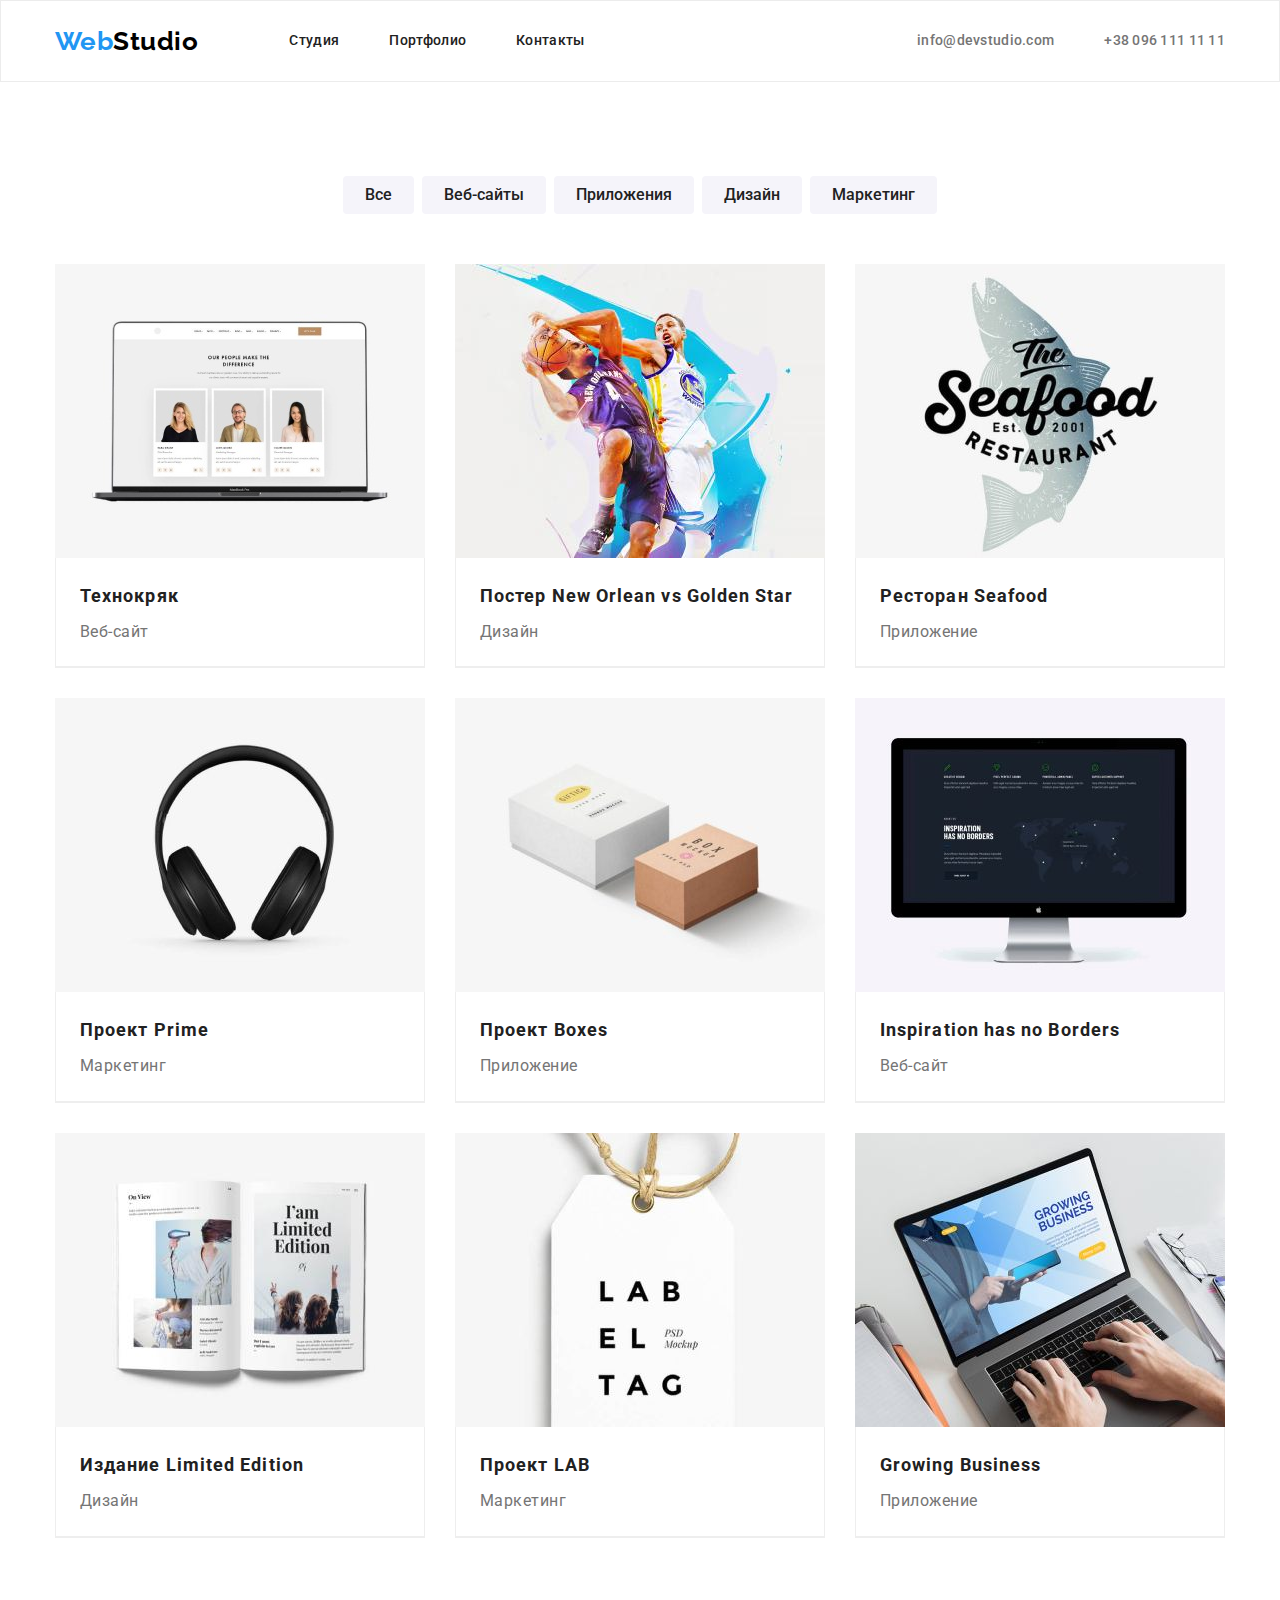
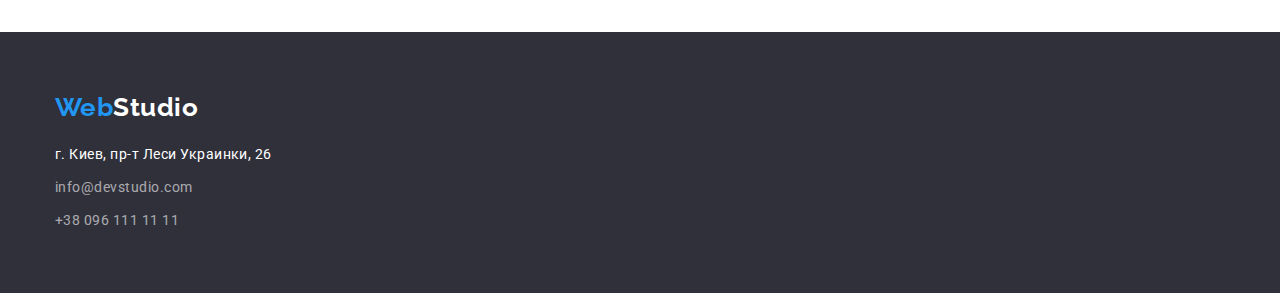
==== commit 5747e6b1: "changed margin to paddings in description" ====
--- a/portfolio.html
+++ b/portfolio.html
@@ -77,9 +77,11 @@
                   height="294"
                   alt="Рабочая страница"
                 />
+                <div class="portfolio-card">
                 <h3 class="titles">Технокряк</h3>
-                <p class="description">Веб-сайт</p></a
-              >
+                <p class="description">Веб-сайт</p>
+                </div>
+                </a>
             </li>
             <li class="portfolio-item">
               <a href="">
@@ -90,9 +92,11 @@
                   height="294"
                   alt="Два баскетбольных игрока"
                 />
+                <div class="portfolio-card">
                 <h3 class="titles">Постер New Orlean vs Golden Star</h3>
-                <p class="description">Дизайн</p></a
-              >
+                <p class="description">Дизайн</p>
+                </div>
+                </a>
             </li>
             <li class="portfolio-item">
               <a href="">
@@ -103,8 +107,11 @@
                   height="294"
                   alt="Логотип рыбного ресторана"
                 />
+                <div class="portfolio-card">
                 <h3 class="titles">Ресторан Seafood</h3>
-                <p class="description">Приложение</p></a
+                <p class="description">Приложение</p>
+                </div>
+                </a
               >
             </li>
             <li class="portfolio-item">
@@ -116,8 +123,11 @@
                   height="294"
                   alt="Наушники"
                 />
+                <div class="portfolio-card">
                 <h3 class="titles">Проект Prime</h3>
-                <p class="description">Маркетинг</p></a
+                <p class="description">Маркетинг</p>
+                </div>
+                </a
               >
             </li>
             <li class="portfolio-item">
@@ -129,8 +139,11 @@
                   height="294"
                   alt="Две коробки"
                 />
+                <div class="portfolio-card">
                 <h3 class="titles">Проект Boxes</h3>
-                <p class="description">Приложение</p></a
+                <p class="description">Приложение</p>
+                </div>
+                </a
               >
             </li>
             <li class="portfolio-item">
@@ -142,9 +155,11 @@
                   height="294"
                   alt="Монитор"
                 />
+                <div class="portfolio-card">
                 <h3 class="titles">Inspiration has no Borders</h3>
-                <p class="description">Веб-сайт</p></a
-              >
+                <p class="description">Веб-сайт</p>
+                </div>
+                </a>
             </li>
             <li class="portfolio-item">
               <a href="">
@@ -155,9 +170,11 @@
                   height="294"
                   alt="Журнал"
                 />
+                <div class="portfolio-card">
                 <h3 class="titles">Издание Limited Edition</h3>
-                <p class="description">Дизайн</p></a
-              >
+                <p class="description">Дизайн</p>
+                </div>
+                </a>
             </li>
             <li class="portfolio-item">
               <a href="">
@@ -168,8 +185,11 @@
                   height="294"
                   alt="Этикетка"
                 />
+                <div class="portfolio-card">
                 <h3 class="titles">Проект LAB</h3>
-                <p class="description">Маркетинг</p></a
+                <p class="description">Маркетинг</p>
+                </div>
+                </a
               >
             </li>
             <li class="portfolio-item">
@@ -181,8 +201,11 @@
                   height="294"
                   alt="Ноутбук"
                 />
+                <div class="portfolio-card">
                 <h3 class="titles">Growing Business</h3>
-                <p class="description">Приложение</p></a
+                <p class="description">Приложение</p>
+                </div>
+                </a
               >
             </li>
           </ul>
--- a/css/webstudio.css
+++ b/css/webstudio.css
@@ -202,8 +202,11 @@
 .card-item + .card-item {
   margin-left: 30px;
 }
+.team-card {
+  padding-top: 30px;
+  padding-bottom: 30px;
+}
 .name {
-  margin-top: 30px;
   margin-bottom: 10px;
   font-weight: 500;
   font-size: 16px;
@@ -213,7 +216,7 @@
 
 .profession {
   margin-top: 0px;
-  margin-bottom: 30px;
+  margin-bottom: 0px;
   color: var(--text-color);
   font-size: 14px;
   line-height: 1.71;
@@ -300,8 +303,16 @@
 .portfolio-item {
   margin-right: 30px;
   margin-bottom: 30px;
+  width: calc((100% - 60px) / 3);
 
   border-bottom: 1px solid #eeeeee;
+}
+.portfolio-card {
+  padding-top: 20px;
+  padding-bottom: 20px;
+  border-bottom: 1px solid #eeeeee;
+  border-right: 1px solid #eeeeee;
+  border-left: 1px solid #eeeeee;
 }
 .portfolio-item:nth-child(3n) {
   margin-right: 0px;
@@ -313,7 +324,7 @@
   display: block;
 }
 .titles {
-  margin-top: 20px;
+  margin-top: 0px;
   margin-bottom: 4px;
   margin-left: 24px;
   margin-right: 24px;
@@ -323,13 +334,14 @@
 }
 .description {
   margin-top: 0px;
-  margin-bottom: 20px;
+  margin-bottom: 0px;
   margin-left: 24px;
   margin-right: 24px;
   color: var(--text-color);
   font-size: 16px;
   line-height: 1.8;
 }
+/* FOOTER */
 .second {
   display: block;
   margin-right: 0px;
